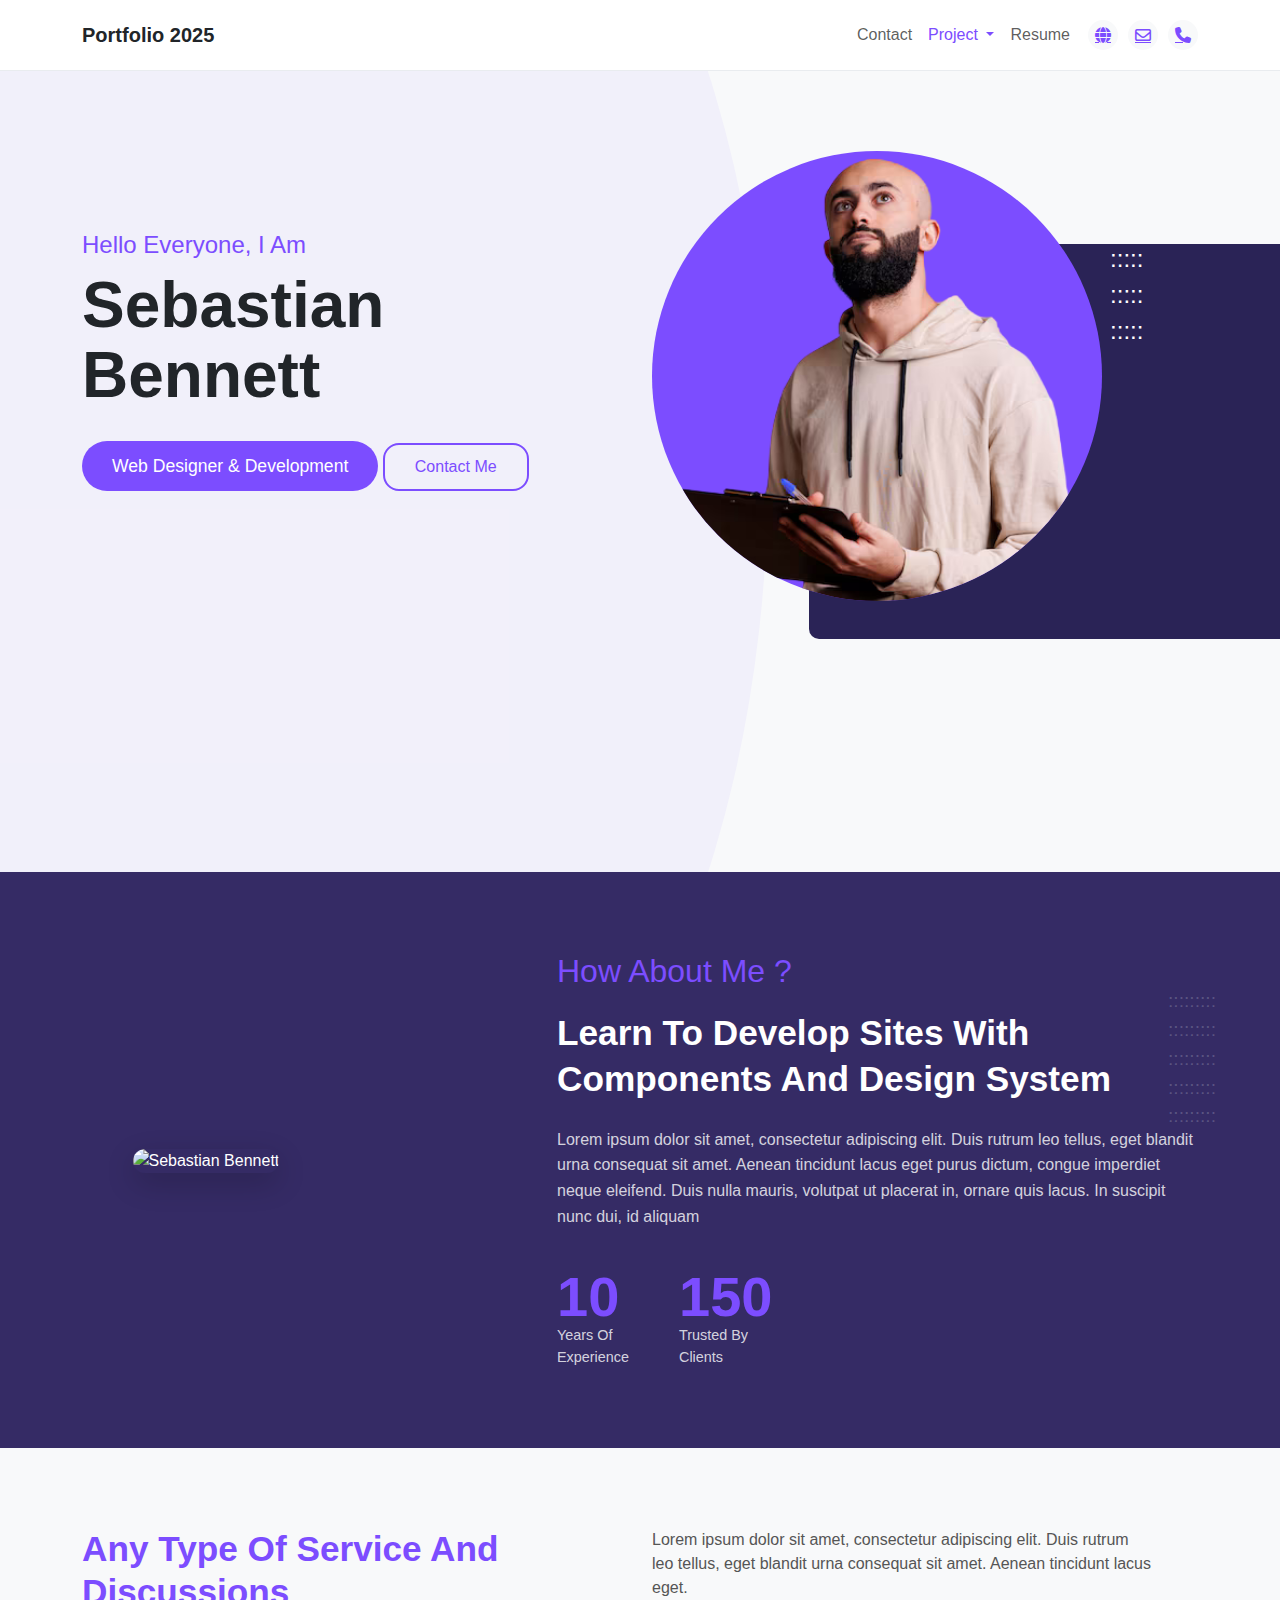
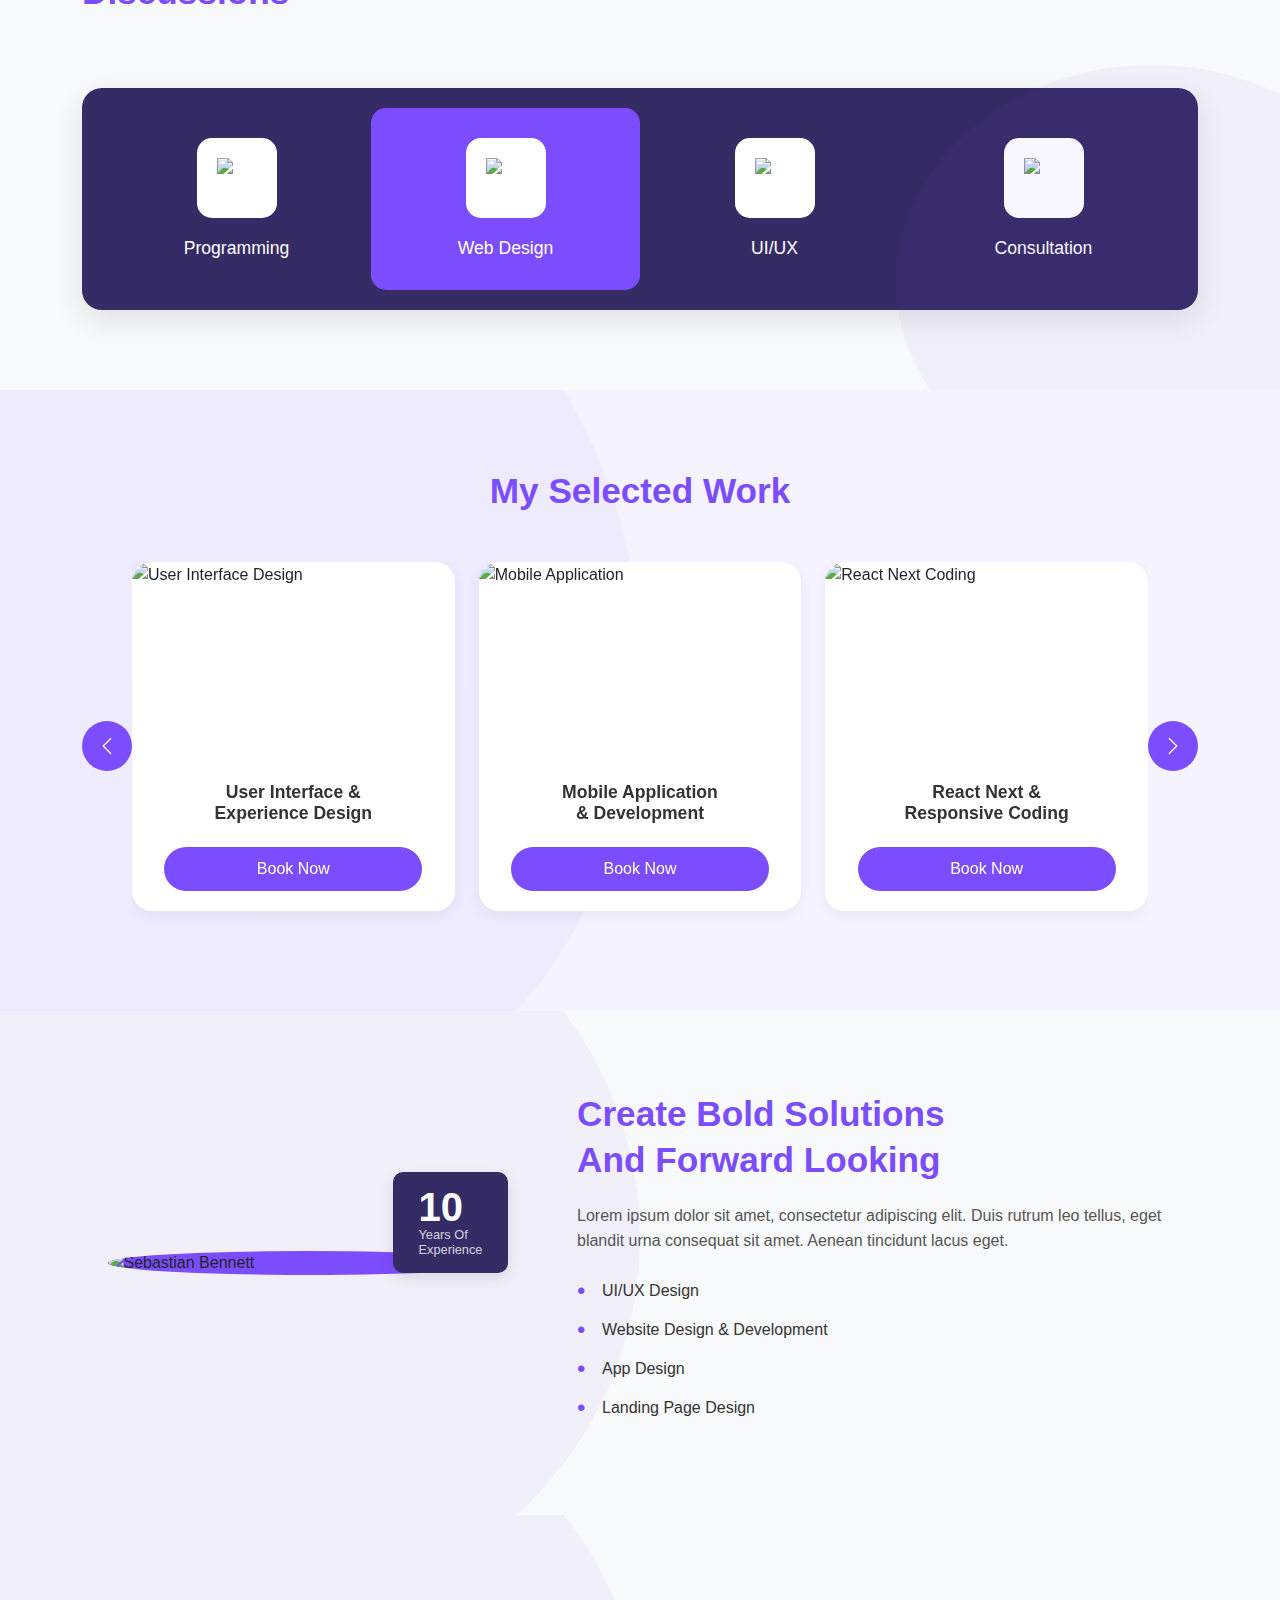
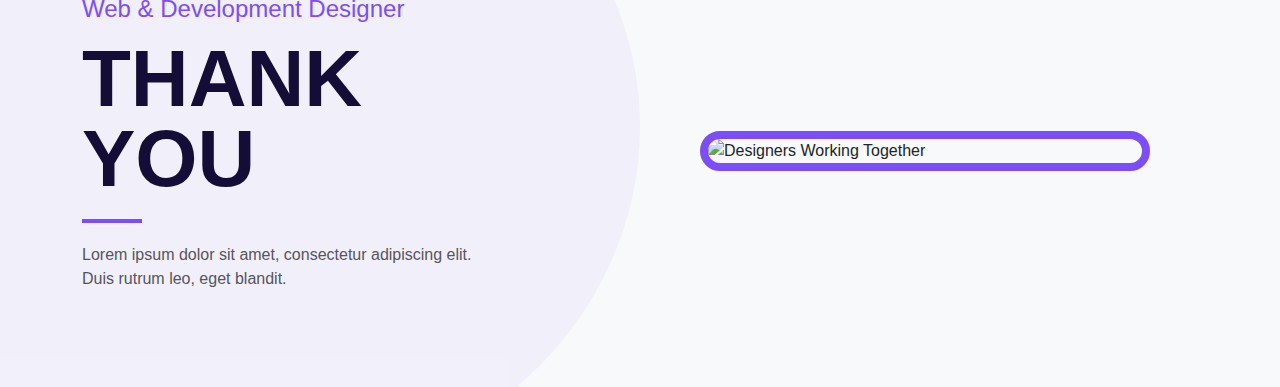
==== index.html @ fa0fa99a "folder upload" ====
<!DOCTYPE html>
<html lang="en">
<head>
    <meta charset="UTF-8">
    <meta name="viewport" content="width=device-width, initial-scale=1.0">
    <title>Sebastian Bennett - Portfolio 2025</title>
    <!-- Bootstrap CSS -->
    <link href="https://cdn.jsdelivr.net/npm/bootstrap@5.3.0/dist/css/bootstrap.min.css" rel="stylesheet">
    <!-- Font Awesome -->
    <link rel="stylesheet" href="https://cdnjs.cloudflare.com/ajax/libs/font-awesome/6.4.0/css/all.min.css">
    <!-- Custom CSS -->
    <style>
        body {
            font-family: 'Segoe UI', Arial, sans-serif;
            background-color: #f8f9fa;
            overflow-x: hidden;
        }
        
        .navbar {
            border-bottom: 1px solid #e9ecef;
            padding: 15px 0;
        }
        
        .navbar-brand {
            font-weight: bold;
            color: #212529;
        }
        
        .dropdown-toggle::after {
            color: #7c4dff;
        }
        
        .nav-link.active {
            color: #7c4dff !important;
        }
        
        .social-icon {
            width: 30px;
            height: 30px;
            background-color: #f8f9fa;
            border-radius: 50%;
            display: inline-flex;
            align-items: center;
            justify-content: center;
            color: #7c4dff;
            margin-left: 10px;
        }
        
        .hero-section {
            position: relative;
            padding: 80px 0;
            overflow: hidden;
            height: 89vh;
        }
        
        .hero-section::before {
            content: '';
            position: absolute;
            top: -50%;
            left: -10%;
            width: 70%;
            height: 200%;
            background-color: rgba(124, 77, 255, 0.05);
            border-radius: 50%;
            z-index: -1;
        }
        
        .greeting {
            color: #7c4dff;
            font-size: 1.5rem;
            margin-bottom: 10px;
        }
        
        .name {
            color: #212529;
            font-size: 4rem;
            font-weight: bold;
            line-height: 1.1;
            margin-bottom: 30px;
        }
        
        .profession {
            background-color: #7c4dff;
            color: white;
            padding: 12px 30px;
            border-radius: 50px;
            display: inline-block;
            font-size: 1.1rem;
            margin-bottom: 30px;
        }
        
        .contact-btn {
            background-color: transparent;
            color: #7c4dff;
            border: 2px solid #7c4dff;
            padding: 10px 30px;
            border-radius: 5px;
            font-weight: 500;
            transition: all 0.3s;
        }
        
        .contact-btn:hover {
            background-color: #7c4dff;
            color: white;
        }
        
        .profile-container {
            position: relative;
        }
        
        .profile-circle {
            width: 100%;
            max-width: 450px;
            height: auto;
            aspect-ratio: 1;
            background-color: #7c4dff;
            border-radius: 50%;
            overflow: hidden;
            position: relative;
        }
        
        .profile-img {
            position: absolute;
            bottom: 0;
            right: 0;
            width: 100%;
            height: 100%;
            object-fit: cover;
        }
        
        .pattern {
    position: absolute;
    right: -111px;
    bottom: -38px;
    width: 500px;
    height: 395px;
    background-color: #2a2356;
    z-index: -1;
    border-radius: 10px;
}
        
        .dots {
            position: absolute;
            top: 20%;
            right: 10%;
            color: white;
            font-size: 1.5rem;
        }
        
        /* About Section Styles */
        .about-section {
            background-color: #352b65;
            color: white;
            padding: 80px 0;
            position: relative;
            overflow: hidden;
        }
        
        .about-dots {
            position: absolute;
            right: 5%;
            top: 20%;
            color: rgba(255, 255, 255, 0.2);
            font-size: 1.2rem;
        }
        
        .about-image-container {
            width: 100%;
            max-width: 350px;
            margin: 0 auto;
        }
        
        .about-image {
            width: 100%;
            height: auto;
            border-radius: 40px;
            box-shadow: 0 10px 30px rgba(0, 0, 0, 0.2);
        }
        
        .about-title {
            color: #7c4dff;
            font-size: 2rem;
            margin-bottom: 20px;
        }
        
        .about-subtitle {
            font-size: 2.2rem;
            font-weight: bold;
            margin-bottom: 25px;
            line-height: 1.3;
        }
        
        .about-text {
            color: rgba(255, 255, 255, 0.8);
            margin-bottom: 40px;
            line-height: 1.6;
        }
        
        .stats-container {
            display: flex;
            gap: 50px;
        }
        
        .stat-number {
            font-size: 3.5rem;
            font-weight: bold;
            color: #7c4dff;
            line-height: 1;
        }
        
        .stat-text {
            font-size: 0.9rem;
            color: rgba(255, 255, 255, 0.8);
        }
        
        /* Services Section Styles */
        .services-section {
            padding: 80px 0;
            position: relative;
            background-color: #f8f9fa;
            overflow: hidden;
        }
        
        .services-section::after {
            content: '';
            position: absolute;
            right: -10%;
            bottom: -20%;
            width: 40%;
            height: 80%;
            background-color: rgba(124, 77, 255, 0.05);
            border-radius: 50%;
            z-index: 0;
        }
        
        .services-title {
            color: #7c4dff;
            font-size: 2.2rem;
            font-weight: bold;
            margin-bottom: 20px;
        }
        
        .services-text {
            color: #555;
            margin-bottom: 40px;
            max-width: 500px;
        }
        
        .services-container {
            background-color: #352b65;
            border-radius: 20px;
            padding: 20px;
            display: flex;
            flex-wrap: wrap;
            justify-content: space-between;
            box-shadow: 0 10px 30px rgba(0, 0, 0, 0.1);
        }
        
        .service-item {
            flex: 1;
            min-width: 200px;
            text-align: center;
            padding: 30px 15px;
            color: white;
            transition: all 0.3s;
        }
        
        .service-item.active {
            background-color: #7c4dff;
            border-radius: 15px;
        }
        
        .service-icon {
            width: 80px;
            height: 80px;
            background-color: white;
            border-radius: 15px;
            display: flex;
            align-items: center;
            justify-content: center;
            margin: 0 auto 20px;
        }
        
        .service-icon img {
            width: 40px;
            height: 40px;
            object-fit: contain;
        }
        
        .service-title {
            font-size: 1.1rem;
            font-weight: 500;
            margin-bottom: 0;
        }
        
        @media (max-width: 992px) {
            .name {
                font-size: 3rem;
            }
            
            .profile-circle {
                margin: 40px auto 0;
            }
            
            .about-image-container {
                margin-bottom: 40px;
            }
            
            .stats-container {
                flex-direction: column;
                gap: 20px;
            }
            
            .services-container {
                flex-direction: column;
            }
            
            .service-item {
                margin-bottom: 15px;
            }
        }

        /* Portfolio Section Styles */
.portfolio-section {
    padding: 80px 0;
    background-color: #f5f3ff;
    position: relative;
    overflow: hidden;
}

.portfolio-section::before {
    content: '';
    position: absolute;
    top: -30%;
    left: -10%;
    width: 60%;
    height: 150%;
    background-color: rgba(124, 77, 255, 0.05);
    border-radius: 50%;
    z-index: 0;
}

.portfolio-title {
    color: #7c4dff;
    font-size: 2.2rem;
    font-weight: bold;
    text-align: center;
    margin-bottom: 50px;
}

#portfolioCarousel {
    padding: 0 50px;
}

#portfolioCarousel .carousel-control-prev,
#portfolioCarousel .carousel-control-next {
    width: 50px;
    height: 50px;
    background-color: #7c4dff;
    border-radius: 50%;
    top: 50%;
    transform: translateY(-50%);
    opacity: 1;
}

#portfolioCarousel .carousel-control-prev {
    left: 0;
}

#portfolioCarousel .carousel-control-next {
    right: 0;
}

#portfolioCarousel .carousel-control-prev-icon,
#portfolioCarousel .carousel-control-next-icon {
    width: 20px;
    height: 20px;
}

.portfolio-item {
    background-color: white;
    border-radius: 20px;
    overflow: hidden;
    margin-bottom: 20px;
    box-shadow: 0 5px 15px rgba(0, 0, 0, 0.05);
    transition: all 0.3s;
}

.portfolio-item:hover {
    transform: translateY(-10px);
    box-shadow: 0 15px 30px rgba(0, 0, 0, 0.1);
}

.portfolio-image {
    width: 100%;
    height: 200px;
    overflow: hidden;
}

.portfolio-image img {
    width: 100%;
    height: 100%;
    object-fit: cover;
    transition: transform 0.5s;
}

.portfolio-item:hover .portfolio-image img {
    transform: scale(1.1);
}

.item-title {
    font-size: 1.1rem;
    font-weight: 600;
    text-align: center;
    padding: 20px 15px 15px;
    color: #333;
}

.book-btn {
    display: block;
    width: 80%;
    margin: 0 auto 20px;
    padding: 10px;
    background-color: #7c4dff;
    color: white;
    text-align: center;
    border-radius: 50px;
    text-decoration: none;
    font-weight: 500;
    transition: all 0.3s;
}

.book-btn:hover {
    background-color: #6a3de8;
    color: white;
}

@media (max-width: 768px) {
    .portfolio-item {
        margin-bottom: 30px;
    }
}

/* Solutions Section Styles */
.solutions-section {
    padding: 80px 0;
    position: relative;
    overflow: hidden;
    background-color: #f8f9fa;
}

.solutions-section::before {
    content: '';
    position: absolute;
    top: -30%;
    left: -10%;
    width: 60%;
    height: 150%;
    background-color: rgba(124, 77, 255, 0.05);
    border-radius: 50%;
    z-index: 0;
}

.solutions-image-container {
    position: relative;
    max-width: 400px;
    margin: 0 auto;
}

.solutions-image {
    width: 100%;
    height: auto;
    border-radius: 50%;
    overflow: hidden;
    background-color: #7c4dff;
}

.solutions-image img {
    width: 100%;
    height: auto;
    display: block;
}

.experience-badge {
    position: absolute;
    bottom: 10%;
    right: 0;
    background-color: #352b65;
    color: white;
    padding: 15px 25px;
    border-radius: 10px;
    box-shadow: 0 5px 15px rgba(0, 0, 0, 0.1);
}

.experience-badge .years {
    font-size: 2.5rem;
    font-weight: bold;
    line-height: 1;
    color: white;
}

.experience-badge .text {
    font-size: 0.8rem;
    color: rgba(255, 255, 255, 0.8);
    line-height: 1.2;
}

.solutions-content {
    padding-left: 20px;
}

.solutions-title {
    font-size: 2.2rem;
    font-weight: bold;
    color: #7c4dff;
    margin-bottom: 20px;
    line-height: 1.3;
}

.solutions-text {
    color: #555;
    margin-bottom: 25px;
    line-height: 1.6;
}

.services-list {
    list-style: none;
    padding: 0;
    margin: 0;
}

.services-list li {
    position: relative;
    padding-left: 25px;
    margin-bottom: 15px;
    color: #333;
    font-weight: 500;
}

.services-list li::before {
    content: '•';
    position: absolute;
    left: 0;
    color: #7c4dff;
    font-size: 1.5rem;
    line-height: 1;
}

@media (max-width: 992px) {
    .solutions-image-container {
        margin-bottom: 40px;
    }
    
    .solutions-content {
        padding-left: 0;
    }
}

/* Thank You Section Styles */
.thank-you-section {
    padding: 80px 0;
    position: relative;
    overflow: hidden;
    background-color: #f8f9fa;
}

.thank-you-section::before {
    content: '';
    position: absolute;
    top: -30%;
    left: -10%;
    width: 60%;
    height: 150%;
    background-color: rgba(124, 77, 255, 0.05);
    border-radius: 50%;
    z-index: 0;
}

.subtitle {
    color: #7c4dff;
    font-size: 1.5rem;
    margin-bottom: 15px;
}

.title {
    font-size: 5rem;
    font-weight: 900;
    color: #0f0a2e;
    line-height: 1;
    margin-bottom: 20px;
}

.divider {
    width: 60px;
    height: 4px;
    background-color: #7c4dff;
    margin-bottom: 20px;
}

.description {
    color: #555;
    max-width: 400px;
}

.thank-you-image-container {
    position: relative;
}

.thank-you-image {
    width: 100%;
    max-width: 450px;
    margin: 0 auto;
    border-radius: 30px;
    overflow: hidden;
    border: 8px solid #7c4dff;
}

.thank-you-image img {
    width: 100%;
    height: auto;
    display: block;
}

.dots-pattern {
    position: absolute;
    bottom: -30px;
    right: -30px;
    width: 150px;
    height: 100px;
    background-color: #352b65;
    border-radius: 10px;
    z-index: -1;
}

.dots-pattern::after {
    content: '. . . . . .\A. . . . . .\A. . . . . .\A. . . . . .';
    white-space: pre;
    position: absolute;
    top: 10px;
    right: 10px;
    color: rgba(255, 255, 255, 0.3);
    font-size: 12px;
    letter-spacing: 5px;
}

@media (max-width: 992px) {
    .thank-you-content {
        text-align: center;
        margin-bottom: 40px;
    }
    
    .divider {
        margin: 0 auto 20px;
    }
    
    .description {
        margin: 0 auto;
    }
    
    .title {
        font-size: 4rem;
    }
}
    </style>
</head>
<body>
    <!-- Navigation -->
    <nav class="navbar navbar-expand-lg navbar-light bg-white">
        <div class="container">
            <a class="navbar-brand" href="#">Portfolio 2025</a>
            <button class="navbar-toggler" type="button" data-bs-toggle="collapse" data-bs-target="#navbarNav">
                <span class="navbar-toggler-icon"></span>
            </button>
            <div class="collapse navbar-collapse" id="navbarNav">
                <ul class="navbar-nav ms-auto align-items-center">
                    <li class="nav-item">
                        <a class="nav-link" href="#">Contact</a>
                    </li>
                    <li class="nav-item dropdown">
                        <a class="nav-link dropdown-toggle active" href="#" role="button" data-bs-toggle="dropdown">
                            Project
                        </a>
                        <ul class="dropdown-menu">
                            <li><a class="dropdown-item" href="#">Project 1</a></li>
                            <li><a class="dropdown-item" href="#">Project 2</a></li>
                            <li><a class="dropdown-item" href="#">Project 3</a></li>
                        </ul>
                    </li>
                    <li class="nav-item">
                        <a class="nav-link" href="#">Resume</a>
                    </li>
                    <li class="nav-item">
                        <a href="#" class="social-icon">
                            <i class="fas fa-globe"></i>
                        </a>
                    </li>
                    <li class="nav-item">
                        <a href="#" class="social-icon">
                            <i class="far fa-envelope"></i>
                        </a>
                    </li>
                    <li class="nav-item">
                        <a href="#" class="social-icon">
                            <i class="fas fa-phone"></i>
                        </a>
                    </li>
                </ul>
            </div>
        </div>
    </nav>

    <!-- Hero Section -->
    <section class="hero-section">
        <div class="container">
            <div class="row align-items-center">
                <div class="col-lg-6">
                    <h3 class="greeting">Hello Everyone, I Am</h3>
                    <h1 class="name">Sebastian<br>Bennett</h1>
                    <div class="profession">Web Designer & Development</div>
                    <button class="btn contact-btn rounded-4">Contact Me</button>
                </div>
                <div class="col-lg-6">
                    <div class="profile-container">
                        <div class="profile-circle">
                            <img src="/men-Photoroom.png" alt="Sebastian Bennett" class="profile-img">
                        </div>
                        <div class="pattern"></div>
                        <div class="dots">
                            :::::<br>
                            :::::<br>
                            :::::<br>
                        </div>
                    </div>
                </div>
            </div>
        </div>
    </section>

    <!-- About Section -->
    <section class="about-section">
        <div class="container">
            <div class="row align-items-center">
                <div class="col-lg-5">
                    <div class="about-image-container">
                        <img src="about-profile.jpg" alt="Sebastian Bennett" class="about-image">
                    </div>
                </div>
                <div class="col-lg-7">
                    <h3 class="about-title">How About Me ?</h3>
                    <h2 class="about-subtitle">Learn To Develop Sites With Components And Design System</h2>
                    <p class="about-text">
                        Lorem ipsum dolor sit amet, consectetur adipiscing elit. Duis rutrum leo tellus, eget blandit urna consequat sit amet. Aenean tincidunt lacus eget purus dictum, congue imperdiet neque eleifend. Duis nulla mauris, volutpat ut placerat in, ornare quis lacus. In suscipit nunc dui, id aliquam
                    </p>
                    <div class="stats-container">
                        <div class="stat-item">
                            <div class="stat-number">10</div>
                            <div class="stat-text">Years Of<br>Experience</div>
                        </div>
                        <div class="stat-item">
                            <div class="stat-number">150</div>
                            <div class="stat-text">Trusted By<br>Clients</div>
                        </div>
                    </div>
                </div>
            </div>
        </div>
        <div class="about-dots">
            :::::::::<br>
            :::::::::<br>
            :::::::::<br>
            :::::::::<br>
            :::::::::<br>
        </div>
    </section>

    <!-- Services Section -->
    <section class="services-section">
        <div class="container">
            <div class="row mb-5">
                <div class="col-lg-6">
                    <h2 class="services-title">Any Type Of Service And Discussions</h2>
                </div>
                <div class="col-lg-6">
                    <p class="services-text">
                        Lorem ipsum dolor sit amet, consectetur adipiscing elit. Duis rutrum leo tellus, eget blandit urna consequat sit amet. Aenean tincidunt lacus eget.
                    </p>
                </div>
            </div>
            
            <div class="services-container">
                <div class="service-item">
                    <div class="service-icon">
                        <img src="icons/programming.png" alt="Programming Icon">
                    </div>
                    <h3 class="service-title">Programming</h3>
                </div>
                
                <div class="service-item active">
                    <div class="service-icon">
                        <img src="icons/web-design.png" alt="Web Design Icon">
                    </div>
                    <h3 class="service-title">Web Design</h3>
                </div>
                
                <div class="service-item">
                    <div class="service-icon">
                        <img src="icons/ui-ux.png" alt="UI/UX Icon">
                    </div>
                    <h3 class="service-title">UI/UX</h3>
                </div>
                
                <div class="service-item">
                    <div class="service-icon">
                        <img src="icons/consultation.png" alt="Consultation Icon">
                    </div>
                    <h3 class="service-title">Consultation</h3>
                </div>
            </div>
        </div>
    </section>

<!-- Portfolio Section -->
<section class="portfolio-section">
    <div class="container">
        <h2 class="portfolio-title">My Selected Work</h2>
        
        <div id="portfolioCarousel" class="carousel slide" data-bs-ride="carousel">
            <div class="carousel-inner">
                <div class="carousel-item active">
                    <div class="row">
                        <div class="col-md-4">
                            <div class="portfolio-item">
                                <div class="portfolio-image">
                                    <img src="images/portfolio-1.jpg" alt="User Interface Design">
                                </div>
                                <h3 class="item-title">User Interface &<br>Experience Design</h3>
                                <a href="#" class="book-btn">Book Now</a>
                            </div>
                        </div>
                        <div class="col-md-4">
                            <div class="portfolio-item">
                                <div class="portfolio-image">
                                    <img src="images/portfolio-2.jpg" alt="Mobile Application">
                                </div>
                                <h3 class="item-title">Mobile Application<br>& Development</h3>
                                <a href="#" class="book-btn">Book Now</a>
                            </div>
                        </div>
                        <div class="col-md-4">
                            <div class="portfolio-item">
                                <div class="portfolio-image">
                                    <img src="images/portfolio-3.jpg" alt="React Next Coding">
                                </div>
                                <h3 class="item-title">React Next &<br>Responsive Coding</h3>
                                <a href="#" class="book-btn">Book Now</a>
                            </div>
                        </div>
                    </div>
                </div>
                <div class="carousel-item">
                    <div class="row">
                        <div class="col-md-4">
                            <div class="portfolio-item">
                                <div class="portfolio-image">
                                    <img src="images/portfolio-4.jpg" alt="E-commerce Development">
                                </div>
                                <h3 class="item-title">E-commerce<br>Development</h3>
                                <a href="#" class="book-btn">Book Now</a>
                            </div>
                        </div>
                        <div class="col-md-4">
                            <div class="portfolio-item">
                                <div class="portfolio-image">
                                    <img src="images/portfolio-5.jpg" alt="WordPress Development">
                                </div>
                                <h3 class="item-title">WordPress<br>Development</h3>
                                <a href="#" class="book-btn">Book Now</a>
                            </div>
                        </div>
                        <div class="col-md-4">
                            <div class="portfolio-item">
                                <div class="portfolio-image">
                                    <img src="images/portfolio-6.jpg" alt="SEO Optimization">
                                </div>
                                <h3 class="item-title">SEO<br>Optimization</h3>
                                <a href="#" class="book-btn">Book Now</a>
                            </div>
                        </div>
                    </div>
                </div>
            </div>
            
            <button class="carousel-control-prev" type="button" data-bs-target="#portfolioCarousel" data-bs-slide="prev">
                <span class="carousel-control-prev-icon" aria-hidden="true"></span>
                <span class="visually-hidden">Previous</span>
            </button>
            <button class="carousel-control-next" type="button" data-bs-target="#portfolioCarousel" data-bs-slide="next">
                <span class="carousel-control-next-icon" aria-hidden="true"></span>
                <span class="visually-hidden">Next</span>
            </button>
        </div>
    </div>
</section>

<!-- Solutions Section -->
<section class="solutions-section">
    <div class="container">
        <div class="row align-items-center">
            <div class="col-lg-5">
                <div class="solutions-image-container">
                    <div class="solutions-image">
                        <img src="images/profile-solutions.jpg" alt="Sebastian Bennett">
                    </div>
                    <div class="experience-badge">
                        <div class="years">10</div>
                        <div class="text">Years Of<br>Experience</div>
                    </div>
                </div>
            </div>
            <div class="col-lg-7">
                <div class="solutions-content">
                    <h2 class="solutions-title">Create Bold Solutions<br>And Forward Looking</h2>
                    <p class="solutions-text">
                        Lorem ipsum dolor sit amet, consectetur adipiscing elit. Duis rutrum leo tellus, eget blandit urna consequat sit amet. Aenean tincidunt lacus eget.
                    </p>
                    <ul class="services-list">
                        <li>UI/UX Design</li>
                        <li>Website Design & Development</li>
                        <li>App Design</li>
                        <li>Landing Page Design</li>
                    </ul>
                </div>
            </div>
        </div>
    </div>
</section>

<!-- Thank You Section -->
<section class="thank-you-section">
    <div class="container">
        <div class="row align-items-center">
            <div class="col-lg-6">
                <div class="thank-you-content">
                    <h3 class="subtitle">Web & Development Designer</h3>
                    <h2 class="title">THANK<br>YOU</h2>
                    <div class="divider"></div>
                    <p class="description">
                        Lorem ipsum dolor sit amet, consectetur adipiscing elit. Duis rutrum leo, eget blandit.
                    </p>
                </div>
            </div>
            <div class="col-lg-6">
                <div class="thank-you-image-container">
                    <div class="thank-you-image">
                        <img src="images/designers-working.jpg" alt="Designers Working Together">
                    </div>
                    <div class="dots-pattern"></div>
                </div>
            </div>
        </div>
    </div>
</section>

    <!-- Bootstrap JS Bundle with Popper -->
    <script src="https://cdn.jsdelivr.net/npm/bootstrap@5.3.0/dist/js/bootstrap.bundle.min.js"></script>
</body>
</html>
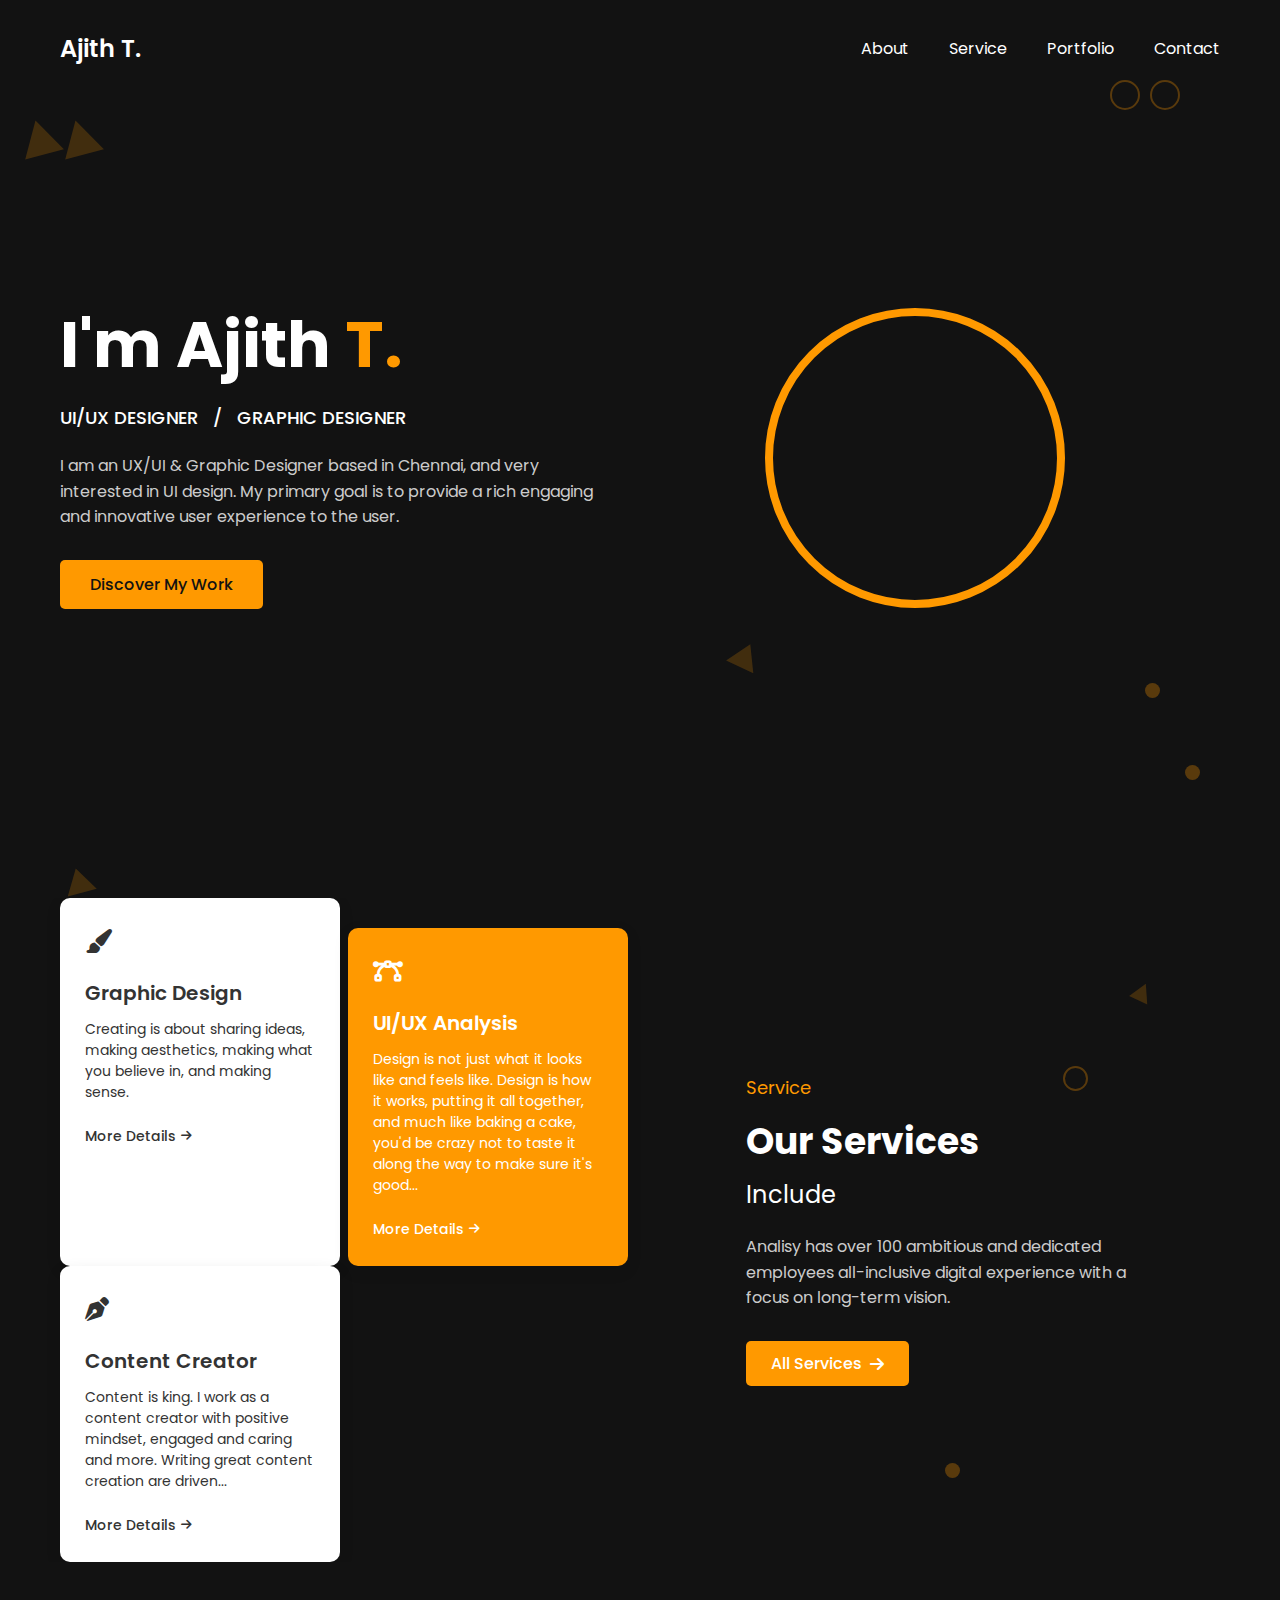
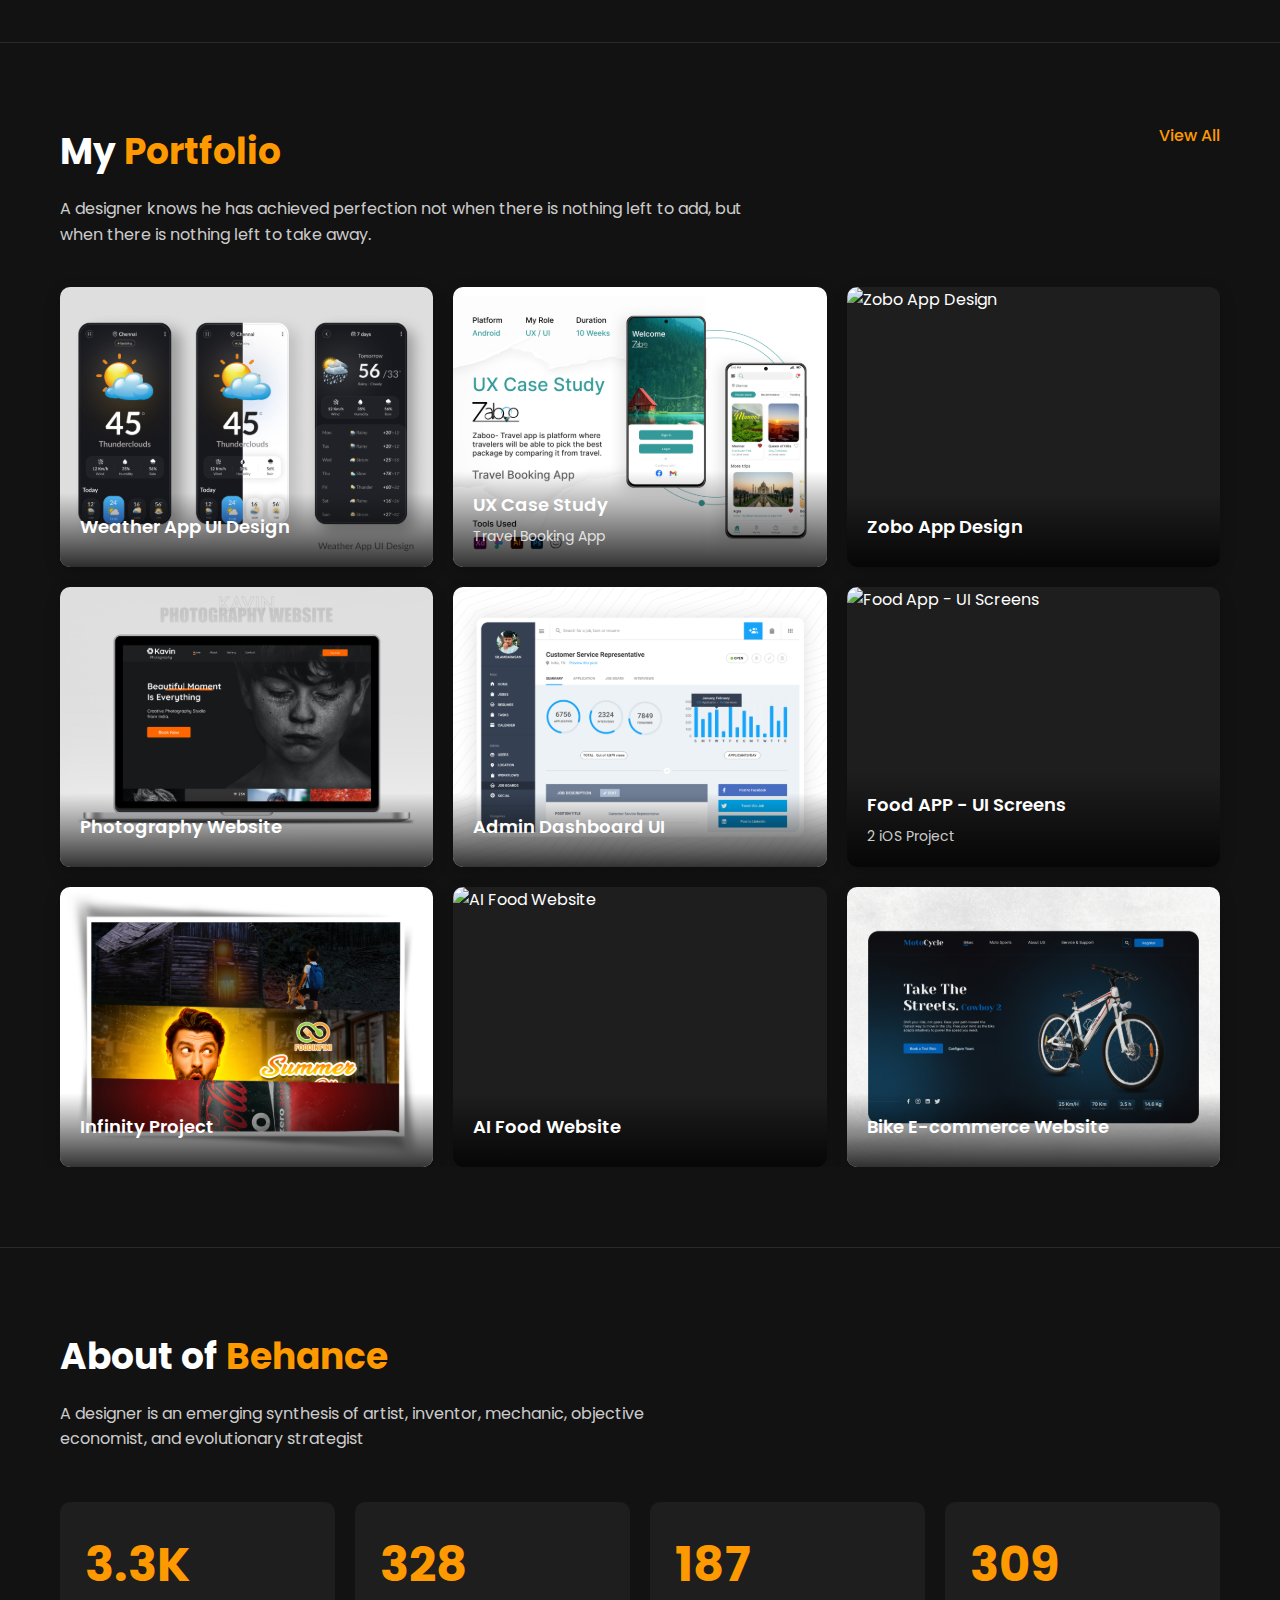
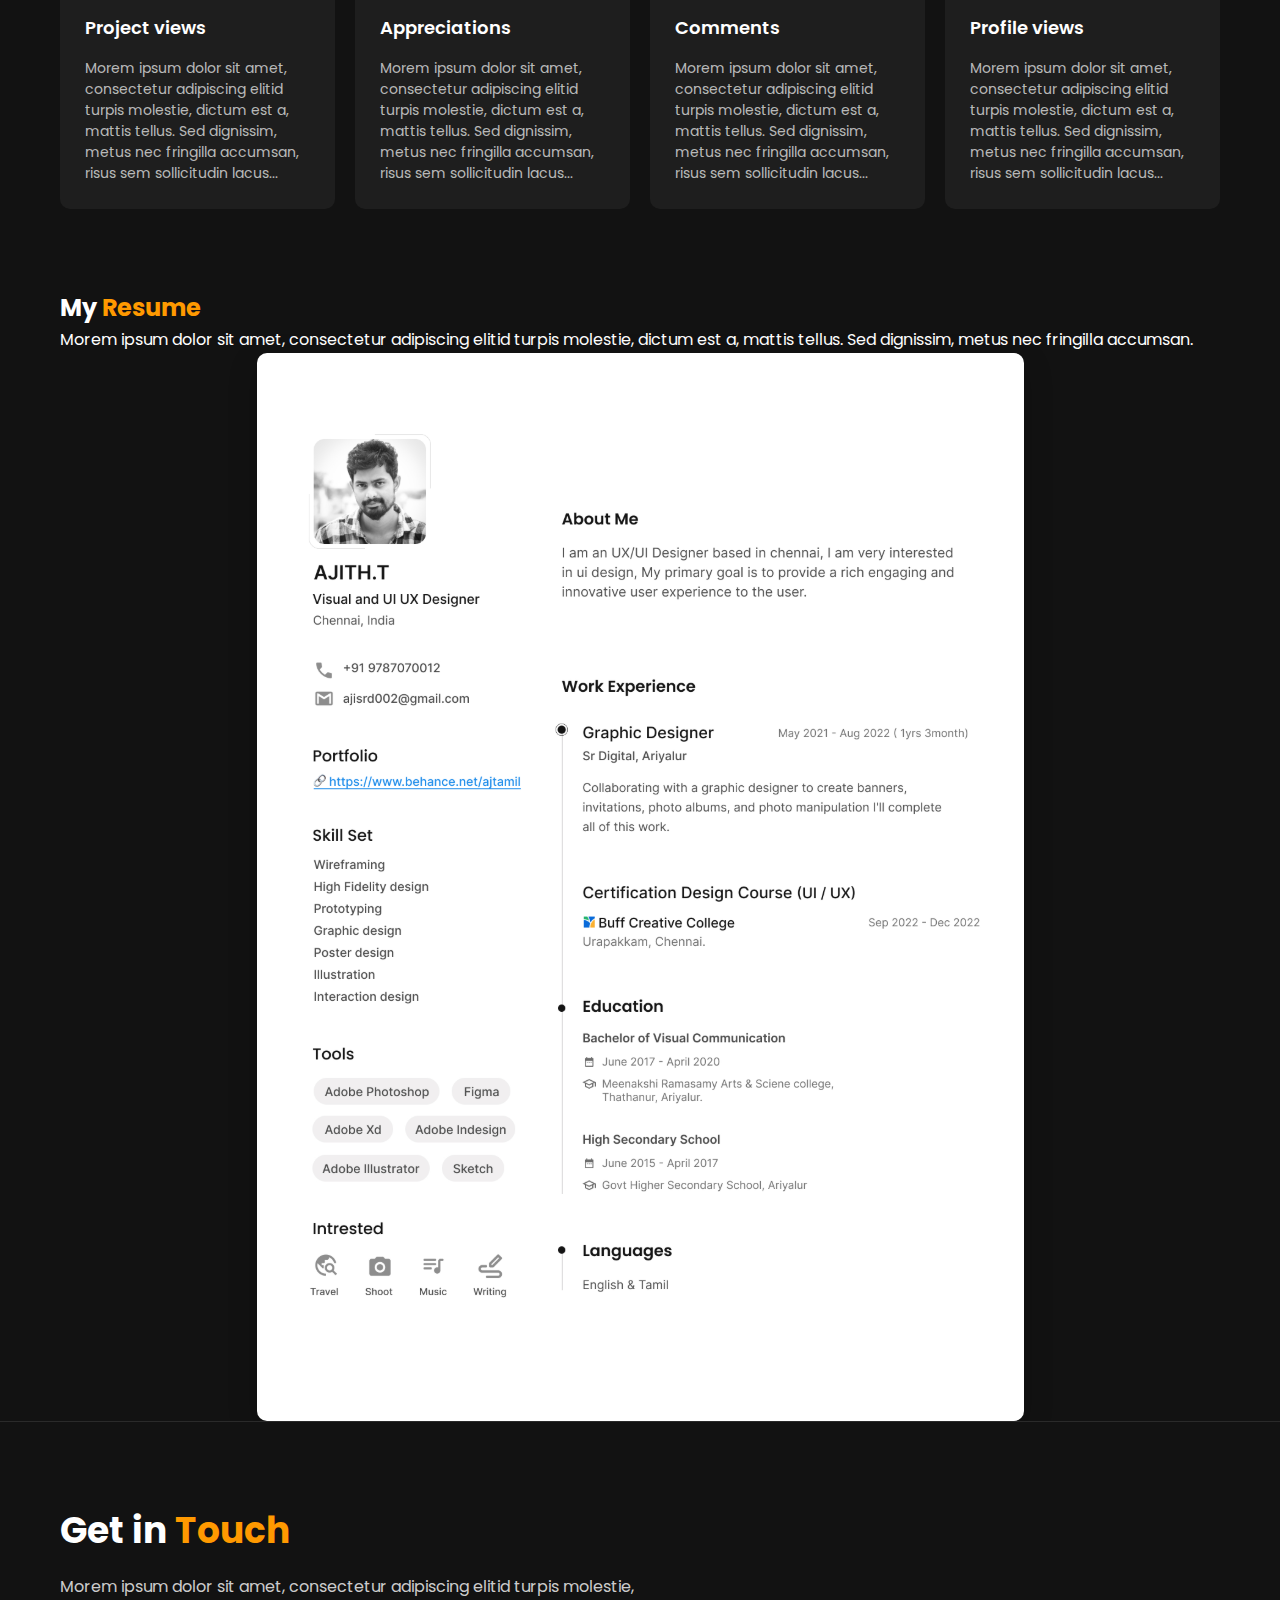
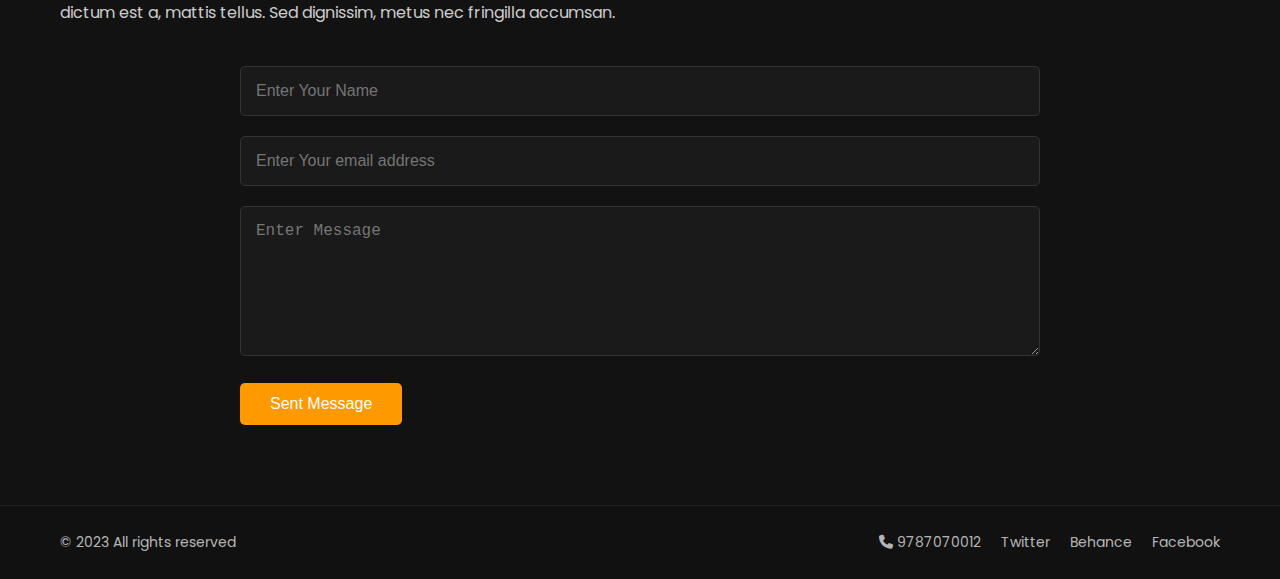
==== commit 89d48be7: "new portfolio" ====
--- a/index.html
+++ b/index.html
@@ -3,965 +3,310 @@
 <head>
     <meta charset="UTF-8">
     <meta name="viewport" content="width=device-width, initial-scale=1.0">
-    <title>Sebastian Bennett - Portfolio 2025</title>
-    <!-- Bootstrap CSS -->
-    <link href="https://cdn.jsdelivr.net/npm/bootstrap@5.3.0/dist/css/bootstrap.min.css" rel="stylesheet">
-    <!-- Font Awesome -->
+    <title>Ajith T. - UI/UX & Graphic Designer</title>
+    <link rel="stylesheet" href="/style.css">
     <link rel="stylesheet" href="https://cdnjs.cloudflare.com/ajax/libs/font-awesome/6.4.0/css/all.min.css">
-    <!-- Custom CSS -->
-    <style>
-        body {
-            font-family: 'Segoe UI', Arial, sans-serif;
-            background-color: #f8f9fa;
-            overflow-x: hidden;
-        }
-        
-        .navbar {
-            border-bottom: 1px solid #e9ecef;
-            padding: 15px 0;
-        }
-        
-        .navbar-brand {
-            font-weight: bold;
-            color: #212529;
-        }
-        
-        .dropdown-toggle::after {
-            color: #7c4dff;
-        }
-        
-        .nav-link.active {
-            color: #7c4dff !important;
-        }
-        
-        .social-icon {
-            width: 30px;
-            height: 30px;
-            background-color: #f8f9fa;
-            border-radius: 50%;
-            display: inline-flex;
-            align-items: center;
-            justify-content: center;
-            color: #7c4dff;
-            margin-left: 10px;
-        }
-        
-        .hero-section {
-            position: relative;
-            padding: 80px 0;
-            overflow: hidden;
-            height: 89vh;
-        }
-        
-        .hero-section::before {
-            content: '';
-            position: absolute;
-            top: -50%;
-            left: -10%;
-            width: 70%;
-            height: 200%;
-            background-color: rgba(124, 77, 255, 0.05);
-            border-radius: 50%;
-            z-index: -1;
-        }
-        
-        .greeting {
-            color: #7c4dff;
-            font-size: 1.5rem;
-            margin-bottom: 10px;
-        }
-        
-        .name {
-            color: #212529;
-            font-size: 4rem;
-            font-weight: bold;
-            line-height: 1.1;
-            margin-bottom: 30px;
-        }
-        
-        .profession {
-            background-color: #7c4dff;
-            color: white;
-            padding: 12px 30px;
-            border-radius: 50px;
-            display: inline-block;
-            font-size: 1.1rem;
-            margin-bottom: 30px;
-        }
-        
-        .contact-btn {
-            background-color: transparent;
-            color: #7c4dff;
-            border: 2px solid #7c4dff;
-            padding: 10px 30px;
-            border-radius: 5px;
-            font-weight: 500;
-            transition: all 0.3s;
-        }
-        
-        .contact-btn:hover {
-            background-color: #7c4dff;
-            color: white;
-        }
-        
-        .profile-container {
-            position: relative;
-        }
-        
-        .profile-circle {
-            width: 100%;
-            max-width: 450px;
-            height: auto;
-            aspect-ratio: 1;
-            background-color: #7c4dff;
-            border-radius: 50%;
-            overflow: hidden;
-            position: relative;
-        }
-        
-        .profile-img {
-            position: absolute;
-            bottom: 0;
-            right: 0;
-            width: 100%;
-            height: 100%;
-            object-fit: cover;
-        }
-        
-        .pattern {
-    position: absolute;
-    right: -111px;
-    bottom: -38px;
-    width: 500px;
-    height: 395px;
-    background-color: #2a2356;
-    z-index: -1;
-    border-radius: 10px;
-}
-        
-        .dots {
-            position: absolute;
-            top: 20%;
-            right: 10%;
-            color: white;
-            font-size: 1.5rem;
-        }
-        
-        /* About Section Styles */
-        .about-section {
-            background-color: #352b65;
-            color: white;
-            padding: 80px 0;
-            position: relative;
-            overflow: hidden;
-        }
-        
-        .about-dots {
-            position: absolute;
-            right: 5%;
-            top: 20%;
-            color: rgba(255, 255, 255, 0.2);
-            font-size: 1.2rem;
-        }
-        
-        .about-image-container {
-            width: 100%;
-            max-width: 350px;
-            margin: 0 auto;
-        }
-        
-        .about-image {
-            width: 100%;
-            height: auto;
-            border-radius: 40px;
-            box-shadow: 0 10px 30px rgba(0, 0, 0, 0.2);
-        }
-        
-        .about-title {
-            color: #7c4dff;
-            font-size: 2rem;
-            margin-bottom: 20px;
-        }
-        
-        .about-subtitle {
-            font-size: 2.2rem;
-            font-weight: bold;
-            margin-bottom: 25px;
-            line-height: 1.3;
-        }
-        
-        .about-text {
-            color: rgba(255, 255, 255, 0.8);
-            margin-bottom: 40px;
-            line-height: 1.6;
-        }
-        
-        .stats-container {
-            display: flex;
-            gap: 50px;
-        }
-        
-        .stat-number {
-            font-size: 3.5rem;
-            font-weight: bold;
-            color: #7c4dff;
-            line-height: 1;
-        }
-        
-        .stat-text {
-            font-size: 0.9rem;
-            color: rgba(255, 255, 255, 0.8);
-        }
-        
-        /* Services Section Styles */
-        .services-section {
-            padding: 80px 0;
-            position: relative;
-            background-color: #f8f9fa;
-            overflow: hidden;
-        }
-        
-        .services-section::after {
-            content: '';
-            position: absolute;
-            right: -10%;
-            bottom: -20%;
-            width: 40%;
-            height: 80%;
-            background-color: rgba(124, 77, 255, 0.05);
-            border-radius: 50%;
-            z-index: 0;
-        }
-        
-        .services-title {
-            color: #7c4dff;
-            font-size: 2.2rem;
-            font-weight: bold;
-            margin-bottom: 20px;
-        }
-        
-        .services-text {
-            color: #555;
-            margin-bottom: 40px;
-            max-width: 500px;
-        }
-        
-        .services-container {
-            background-color: #352b65;
-            border-radius: 20px;
-            padding: 20px;
-            display: flex;
-            flex-wrap: wrap;
-            justify-content: space-between;
-            box-shadow: 0 10px 30px rgba(0, 0, 0, 0.1);
-        }
-        
-        .service-item {
-            flex: 1;
-            min-width: 200px;
-            text-align: center;
-            padding: 30px 15px;
-            color: white;
-            transition: all 0.3s;
-        }
-        
-        .service-item.active {
-            background-color: #7c4dff;
-            border-radius: 15px;
-        }
-        
-        .service-icon {
-            width: 80px;
-            height: 80px;
-            background-color: white;
-            border-radius: 15px;
-            display: flex;
-            align-items: center;
-            justify-content: center;
-            margin: 0 auto 20px;
-        }
-        
-        .service-icon img {
-            width: 40px;
-            height: 40px;
-            object-fit: contain;
-        }
-        
-        .service-title {
-            font-size: 1.1rem;
-            font-weight: 500;
-            margin-bottom: 0;
-        }
-        
-        @media (max-width: 992px) {
-            .name {
-                font-size: 3rem;
-            }
-            
-            .profile-circle {
-                margin: 40px auto 0;
-            }
-            
-            .about-image-container {
-                margin-bottom: 40px;
-            }
-            
-            .stats-container {
-                flex-direction: column;
-                gap: 20px;
-            }
-            
-            .services-container {
-                flex-direction: column;
-            }
-            
-            .service-item {
-                margin-bottom: 15px;
-            }
-        }
-
-        /* Portfolio Section Styles */
-.portfolio-section {
-    padding: 80px 0;
-    background-color: #f5f3ff;
-    position: relative;
-    overflow: hidden;
-}
-
-.portfolio-section::before {
-    content: '';
-    position: absolute;
-    top: -30%;
-    left: -10%;
-    width: 60%;
-    height: 150%;
-    background-color: rgba(124, 77, 255, 0.05);
-    border-radius: 50%;
-    z-index: 0;
-}
-
-.portfolio-title {
-    color: #7c4dff;
-    font-size: 2.2rem;
-    font-weight: bold;
-    text-align: center;
-    margin-bottom: 50px;
-}
-
-#portfolioCarousel {
-    padding: 0 50px;
-}
-
-#portfolioCarousel .carousel-control-prev,
-#portfolioCarousel .carousel-control-next {
-    width: 50px;
-    height: 50px;
-    background-color: #7c4dff;
-    border-radius: 50%;
-    top: 50%;
-    transform: translateY(-50%);
-    opacity: 1;
-}
-
-#portfolioCarousel .carousel-control-prev {
-    left: 0;
-}
-
-#portfolioCarousel .carousel-control-next {
-    right: 0;
-}
-
-#portfolioCarousel .carousel-control-prev-icon,
-#portfolioCarousel .carousel-control-next-icon {
-    width: 20px;
-    height: 20px;
-}
-
-.portfolio-item {
-    background-color: white;
-    border-radius: 20px;
-    overflow: hidden;
-    margin-bottom: 20px;
-    box-shadow: 0 5px 15px rgba(0, 0, 0, 0.05);
-    transition: all 0.3s;
-}
-
-.portfolio-item:hover {
-    transform: translateY(-10px);
-    box-shadow: 0 15px 30px rgba(0, 0, 0, 0.1);
-}
-
-.portfolio-image {
-    width: 100%;
-    height: 200px;
-    overflow: hidden;
-}
-
-.portfolio-image img {
-    width: 100%;
-    height: 100%;
-    object-fit: cover;
-    transition: transform 0.5s;
-}
-
-.portfolio-item:hover .portfolio-image img {
-    transform: scale(1.1);
-}
-
-.item-title {
-    font-size: 1.1rem;
-    font-weight: 600;
-    text-align: center;
-    padding: 20px 15px 15px;
-    color: #333;
-}
-
-.book-btn {
-    display: block;
-    width: 80%;
-    margin: 0 auto 20px;
-    padding: 10px;
-    background-color: #7c4dff;
-    color: white;
-    text-align: center;
-    border-radius: 50px;
-    text-decoration: none;
-    font-weight: 500;
-    transition: all 0.3s;
-}
-
-.book-btn:hover {
-    background-color: #6a3de8;
-    color: white;
-}
-
-@media (max-width: 768px) {
-    .portfolio-item {
-        margin-bottom: 30px;
-    }
-}
-
-/* Solutions Section Styles */
-.solutions-section {
-    padding: 80px 0;
-    position: relative;
-    overflow: hidden;
-    background-color: #f8f9fa;
-}
-
-.solutions-section::before {
-    content: '';
-    position: absolute;
-    top: -30%;
-    left: -10%;
-    width: 60%;
-    height: 150%;
-    background-color: rgba(124, 77, 255, 0.05);
-    border-radius: 50%;
-    z-index: 0;
-}
-
-.solutions-image-container {
-    position: relative;
-    max-width: 400px;
-    margin: 0 auto;
-}
-
-.solutions-image {
-    width: 100%;
-    height: auto;
-    border-radius: 50%;
-    overflow: hidden;
-    background-color: #7c4dff;
-}
-
-.solutions-image img {
-    width: 100%;
-    height: auto;
-    display: block;
-}
-
-.experience-badge {
-    position: absolute;
-    bottom: 10%;
-    right: 0;
-    background-color: #352b65;
-    color: white;
-    padding: 15px 25px;
-    border-radius: 10px;
-    box-shadow: 0 5px 15px rgba(0, 0, 0, 0.1);
-}
-
-.experience-badge .years {
-    font-size: 2.5rem;
-    font-weight: bold;
-    line-height: 1;
-    color: white;
-}
-
-.experience-badge .text {
-    font-size: 0.8rem;
-    color: rgba(255, 255, 255, 0.8);
-    line-height: 1.2;
-}
-
-.solutions-content {
-    padding-left: 20px;
-}
-
-.solutions-title {
-    font-size: 2.2rem;
-    font-weight: bold;
-    color: #7c4dff;
-    margin-bottom: 20px;
-    line-height: 1.3;
-}
-
-.solutions-text {
-    color: #555;
-    margin-bottom: 25px;
-    line-height: 1.6;
-}
-
-.services-list {
-    list-style: none;
-    padding: 0;
-    margin: 0;
-}
-
-.services-list li {
-    position: relative;
-    padding-left: 25px;
-    margin-bottom: 15px;
-    color: #333;
-    font-weight: 500;
-}
-
-.services-list li::before {
-    content: '•';
-    position: absolute;
-    left: 0;
-    color: #7c4dff;
-    font-size: 1.5rem;
-    line-height: 1;
-}
-
-@media (max-width: 992px) {
-    .solutions-image-container {
-        margin-bottom: 40px;
-    }
-    
-    .solutions-content {
-        padding-left: 0;
-    }
-}
-
-/* Thank You Section Styles */
-.thank-you-section {
-    padding: 80px 0;
-    position: relative;
-    overflow: hidden;
-    background-color: #f8f9fa;
-}
-
-.thank-you-section::before {
-    content: '';
-    position: absolute;
-    top: -30%;
-    left: -10%;
-    width: 60%;
-    height: 150%;
-    background-color: rgba(124, 77, 255, 0.05);
-    border-radius: 50%;
-    z-index: 0;
-}
-
-.subtitle {
-    color: #7c4dff;
-    font-size: 1.5rem;
-    margin-bottom: 15px;
-}
-
-.title {
-    font-size: 5rem;
-    font-weight: 900;
-    color: #0f0a2e;
-    line-height: 1;
-    margin-bottom: 20px;
-}
-
-.divider {
-    width: 60px;
-    height: 4px;
-    background-color: #7c4dff;
-    margin-bottom: 20px;
-}
-
-.description {
-    color: #555;
-    max-width: 400px;
-}
-
-.thank-you-image-container {
-    position: relative;
-}
-
-.thank-you-image {
-    width: 100%;
-    max-width: 450px;
-    margin: 0 auto;
-    border-radius: 30px;
-    overflow: hidden;
-    border: 8px solid #7c4dff;
-}
-
-.thank-you-image img {
-    width: 100%;
-    height: auto;
-    display: block;
-}
-
-.dots-pattern {
-    position: absolute;
-    bottom: -30px;
-    right: -30px;
-    width: 150px;
-    height: 100px;
-    background-color: #352b65;
-    border-radius: 10px;
-    z-index: -1;
-}
-
-.dots-pattern::after {
-    content: '. . . . . .\A. . . . . .\A. . . . . .\A. . . . . .';
-    white-space: pre;
-    position: absolute;
-    top: 10px;
-    right: 10px;
-    color: rgba(255, 255, 255, 0.3);
-    font-size: 12px;
-    letter-spacing: 5px;
-}
-
-@media (max-width: 992px) {
-    .thank-you-content {
-        text-align: center;
-        margin-bottom: 40px;
-    }
-    
-    .divider {
-        margin: 0 auto 20px;
-    }
-    
-    .description {
-        margin: 0 auto;
-    }
-    
-    .title {
-        font-size: 4rem;
-    }
-}
-    </style>
 </head>
 <body>
-    <!-- Navigation -->
-    <nav class="navbar navbar-expand-lg navbar-light bg-white">
-        <div class="container">
-            <a class="navbar-brand" href="#">Portfolio 2025</a>
-            <button class="navbar-toggler" type="button" data-bs-toggle="collapse" data-bs-target="#navbarNav">
-                <span class="navbar-toggler-icon"></span>
-            </button>
-            <div class="collapse navbar-collapse" id="navbarNav">
-                <ul class="navbar-nav ms-auto align-items-center">
-                    <li class="nav-item">
-                        <a class="nav-link" href="#">Contact</a>
-                    </li>
-                    <li class="nav-item dropdown">
-                        <a class="nav-link dropdown-toggle active" href="#" role="button" data-bs-toggle="dropdown">
-                            Project
-                        </a>
-                        <ul class="dropdown-menu">
-                            <li><a class="dropdown-item" href="#">Project 1</a></li>
-                            <li><a class="dropdown-item" href="#">Project 2</a></li>
-                            <li><a class="dropdown-item" href="#">Project 3</a></li>
-                        </ul>
-                    </li>
-                    <li class="nav-item">
-                        <a class="nav-link" href="#">Resume</a>
-                    </li>
-                    <li class="nav-item">
-                        <a href="#" class="social-icon">
-                            <i class="fas fa-globe"></i>
-                        </a>
-                    </li>
-                    <li class="nav-item">
-                        <a href="#" class="social-icon">
-                            <i class="far fa-envelope"></i>
-                        </a>
-                    </li>
-                    <li class="nav-item">
-                        <a href="#" class="social-icon">
-                            <i class="fas fa-phone"></i>
-                        </a>
-                    </li>
+    <div class="container">
+        <header>
+            <div class="logo">
+                <h2>Ajith T.</h2>
+            </div>
+            <nav>
+                <ul>
+                    <li><a href="#about">About</a></li>
+                    <li><a href="#service">Service</a></li>
+                    <li><a href="#portfolio">Portfolio</a></li>
+                    <li><a href="#contact">Contact</a></li>
                 </ul>
-            </div>
-        </div>
-    </nav>
-
-    <!-- Hero Section -->
-    <section class="hero-section">
-        <div class="container">
-            <div class="row align-items-center">
-                <div class="col-lg-6">
-                    <h3 class="greeting">Hello Everyone, I Am</h3>
-                    <h1 class="name">Sebastian<br>Bennett</h1>
-                    <div class="profession">Web Designer & Development</div>
-                    <button class="btn contact-btn rounded-4">Contact Me</button>
-                </div>
-                <div class="col-lg-6">
-                    <div class="profile-container">
-                        <div class="profile-circle">
-                            <img src="/men-Photoroom.png" alt="Sebastian Bennett" class="profile-img">
-                        </div>
-                        <div class="pattern"></div>
-                        <div class="dots">
-                            :::::<br>
-                            :::::<br>
-                            :::::<br>
-                        </div>
-                    </div>
-                </div>
-            </div>
-        </div>
-    </section>
-
-    <!-- About Section -->
-    <section class="about-section">
-        <div class="container">
-            <div class="row align-items-center">
-                <div class="col-lg-5">
-                    <div class="about-image-container">
-                        <img src="about-profile.jpg" alt="Sebastian Bennett" class="about-image">
-                    </div>
-                </div>
-                <div class="col-lg-7">
-                    <h3 class="about-title">How About Me ?</h3>
-                    <h2 class="about-subtitle">Learn To Develop Sites With Components And Design System</h2>
-                    <p class="about-text">
-                        Lorem ipsum dolor sit amet, consectetur adipiscing elit. Duis rutrum leo tellus, eget blandit urna consequat sit amet. Aenean tincidunt lacus eget purus dictum, congue imperdiet neque eleifend. Duis nulla mauris, volutpat ut placerat in, ornare quis lacus. In suscipit nunc dui, id aliquam
-                    </p>
-                    <div class="stats-container">
-                        <div class="stat-item">
-                            <div class="stat-number">10</div>
-                            <div class="stat-text">Years Of<br>Experience</div>
-                        </div>
-                        <div class="stat-item">
-                            <div class="stat-number">150</div>
-                            <div class="stat-text">Trusted By<br>Clients</div>
-                        </div>
-                    </div>
-                </div>
-            </div>
-        </div>
-        <div class="about-dots">
-            :::::::::<br>
-            :::::::::<br>
-            :::::::::<br>
-            :::::::::<br>
-            :::::::::<br>
-        </div>
-    </section>
-
-    <!-- Services Section -->
-    <section class="services-section">
-        <div class="container">
-            <div class="row mb-5">
-                <div class="col-lg-6">
-                    <h2 class="services-title">Any Type Of Service And Discussions</h2>
-                </div>
-                <div class="col-lg-6">
-                    <p class="services-text">
-                        Lorem ipsum dolor sit amet, consectetur adipiscing elit. Duis rutrum leo tellus, eget blandit urna consequat sit amet. Aenean tincidunt lacus eget.
-                    </p>
-                </div>
-            </div>
-            
-            <div class="services-container">
-                <div class="service-item">
-                    <div class="service-icon">
-                        <img src="icons/programming.png" alt="Programming Icon">
-                    </div>
-                    <h3 class="service-title">Programming</h3>
-                </div>
-                
-                <div class="service-item active">
-                    <div class="service-icon">
-                        <img src="icons/web-design.png" alt="Web Design Icon">
-                    </div>
-                    <h3 class="service-title">Web Design</h3>
-                </div>
-                
-                <div class="service-item">
-                    <div class="service-icon">
-                        <img src="icons/ui-ux.png" alt="UI/UX Icon">
-                    </div>
-                    <h3 class="service-title">UI/UX</h3>
-                </div>
-                
-                <div class="service-item">
-                    <div class="service-icon">
-                        <img src="icons/consultation.png" alt="Consultation Icon">
-                    </div>
-                    <h3 class="service-title">Consultation</h3>
-                </div>
-            </div>
-        </div>
-    </section>
+            </nav>
+        </header>
+
+        <main>
+            <div class="hero-section">
+                <div class="hero-content">
+                    <h1>I'm Ajith <span class="highlight">T.</span></h1>
+                    <div class="profession">
+                        <span>UI/UX DESIGNER</span>
+                        <span class="divider">/</span>
+                        <span>GRAPHIC DESIGNER</span>
+                    </div>
+                    <p>I am an UX/UI & Graphic Designer based in Chennai, and very interested in UI design. My primary goal is to provide a rich engaging and innovative user experience to the user.</p>
+                    <a href="#work" class="cta-button">Discover My Work</a>
+                </div>
+                <div class="hero-image">
+                    <div class="profile-image">
+                        <img src="/avatar.svg" alt="Ajith T.">
+                    </div>
+                </div>
+            </div>
+        </main>
+
+        <div class="decorations">
+            <div class="triangle-1"></div>
+            <div class="circle-1"></div>
+            <div class="circle-2"></div>
+            <div class="triangle-2"></div>
+        </div>
+    </div>
+<!-- ... existing code ... -->
+
+
+<!-- Services Section -->
+<section class="services-section" id="service">
+    <div class="container">
+        <div class="services-grid">
+            <div class="service-cards">
+                <div class="service-card graphic-design">
+                    <div class="icon">
+                        <i class="fas fa-paint-brush"></i>
+                    </div>
+                    <h3>Graphic Design</h3>
+                    <p>Creating is about sharing ideas, making aesthetics, making what you believe in, and making sense.</p>
+                    <a href="#" class="more-details">More Details <i class="fas fa-arrow-right"></i></a>
+                </div>
+
+                <div class="service-card uiux-analysis">
+                    <div class="icon">
+                        <i class="fas fa-bezier-curve"></i>
+                    </div>
+                    <h3>UI/UX Analysis</h3>
+                    <p>Design is not just what it looks like and feels like. Design is how it works, putting it all together, and much like baking a cake, you'd be crazy not to taste it along the way to make sure it's good...</p>
+                    <a href="#" class="more-details">More Details <i class="fas fa-arrow-right"></i></a>
+                </div>
+
+                <div class="service-card content-creator">
+                    <div class="icon">
+                        <i class="fas fa-pen-nib"></i>
+                    </div>
+                    <h3>Content Creator</h3>
+                    <p>Content is king. I work as a content creator with positive mindset, engaged and caring and more. Writing great content creation are driven...</p>
+                    <a href="#" class="more-details">More Details <i class="fas fa-arrow-right"></i></a>
+                </div>
+            </div>
+
+            <div class="services-info">
+                <div class="section-label">Service</div>
+                <h2>Our Services</h2>
+                <h3>Include</h3>
+                <p>Analisy has over 100 ambitious and dedicated employees all-inclusive digital experience with a focus on long-term vision.</p>
+                <a href="#" class="all-services-btn">All Services <i class="fas fa-arrow-right"></i></a>
+            </div>
+        </div>
+    </div>
+    
+    <div class="service-decorations">
+        <div class="triangle-1"></div>
+        <div class="triangle-2"></div>
+        <div class="circle-1"></div>
+        <div class="circle-2"></div>
+        <div class="circle-3"></div>
+    </div>
+</section>
+
+<!-- After the services section -->
+
 
 <!-- Portfolio Section -->
-<section class="portfolio-section">
-    <div class="container">
-        <h2 class="portfolio-title">My Selected Work</h2>
-        
-        <div id="portfolioCarousel" class="carousel slide" data-bs-ride="carousel">
-            <div class="carousel-inner">
-                <div class="carousel-item active">
-                    <div class="row">
-                        <div class="col-md-4">
-                            <div class="portfolio-item">
-                                <div class="portfolio-image">
-                                    <img src="images/portfolio-1.jpg" alt="User Interface Design">
-                                </div>
-                                <h3 class="item-title">User Interface &<br>Experience Design</h3>
-                                <a href="#" class="book-btn">Book Now</a>
-                            </div>
-                        </div>
-                        <div class="col-md-4">
-                            <div class="portfolio-item">
-                                <div class="portfolio-image">
-                                    <img src="images/portfolio-2.jpg" alt="Mobile Application">
-                                </div>
-                                <h3 class="item-title">Mobile Application<br>& Development</h3>
-                                <a href="#" class="book-btn">Book Now</a>
-                            </div>
-                        </div>
-                        <div class="col-md-4">
-                            <div class="portfolio-item">
-                                <div class="portfolio-image">
-                                    <img src="images/portfolio-3.jpg" alt="React Next Coding">
-                                </div>
-                                <h3 class="item-title">React Next &<br>Responsive Coding</h3>
-                                <a href="#" class="book-btn">Book Now</a>
-                            </div>
-                        </div>
-                    </div>
-                </div>
-                <div class="carousel-item">
-                    <div class="row">
-                        <div class="col-md-4">
-                            <div class="portfolio-item">
-                                <div class="portfolio-image">
-                                    <img src="images/portfolio-4.jpg" alt="E-commerce Development">
-                                </div>
-                                <h3 class="item-title">E-commerce<br>Development</h3>
-                                <a href="#" class="book-btn">Book Now</a>
-                            </div>
-                        </div>
-                        <div class="col-md-4">
-                            <div class="portfolio-item">
-                                <div class="portfolio-image">
-                                    <img src="images/portfolio-5.jpg" alt="WordPress Development">
-                                </div>
-                                <h3 class="item-title">WordPress<br>Development</h3>
-                                <a href="#" class="book-btn">Book Now</a>
-                            </div>
-                        </div>
-                        <div class="col-md-4">
-                            <div class="portfolio-item">
-                                <div class="portfolio-image">
-                                    <img src="images/portfolio-6.jpg" alt="SEO Optimization">
-                                </div>
-                                <h3 class="item-title">SEO<br>Optimization</h3>
-                                <a href="#" class="book-btn">Book Now</a>
-                            </div>
-                        </div>
-                    </div>
-                </div>
-            </div>
-            
-            <button class="carousel-control-prev" type="button" data-bs-target="#portfolioCarousel" data-bs-slide="prev">
-                <span class="carousel-control-prev-icon" aria-hidden="true"></span>
-                <span class="visually-hidden">Previous</span>
-            </button>
-            <button class="carousel-control-next" type="button" data-bs-target="#portfolioCarousel" data-bs-slide="next">
-                <span class="carousel-control-next-icon" aria-hidden="true"></span>
-                <span class="visually-hidden">Next</span>
-            </button>
-        </div>
-    </div>
-</section>
-
-<!-- Solutions Section -->
-<section class="solutions-section">
-    <div class="container">
-        <div class="row align-items-center">
-            <div class="col-lg-5">
-                <div class="solutions-image-container">
-                    <div class="solutions-image">
-                        <img src="images/profile-solutions.jpg" alt="Sebastian Bennett">
-                    </div>
-                    <div class="experience-badge">
-                        <div class="years">10</div>
-                        <div class="text">Years Of<br>Experience</div>
-                    </div>
-                </div>
-            </div>
-            <div class="col-lg-7">
-                <div class="solutions-content">
-                    <h2 class="solutions-title">Create Bold Solutions<br>And Forward Looking</h2>
-                    <p class="solutions-text">
-                        Lorem ipsum dolor sit amet, consectetur adipiscing elit. Duis rutrum leo tellus, eget blandit urna consequat sit amet. Aenean tincidunt lacus eget.
-                    </p>
-                    <ul class="services-list">
-                        <li>UI/UX Design</li>
-                        <li>Website Design & Development</li>
-                        <li>App Design</li>
-                        <li>Landing Page Design</li>
-                    </ul>
-                </div>
-            </div>
-        </div>
-    </div>
-</section>
-
-<!-- Thank You Section -->
-<section class="thank-you-section">
-    <div class="container">
-        <div class="row align-items-center">
-            <div class="col-lg-6">
-                <div class="thank-you-content">
-                    <h3 class="subtitle">Web & Development Designer</h3>
-                    <h2 class="title">THANK<br>YOU</h2>
-                    <div class="divider"></div>
-                    <p class="description">
-                        Lorem ipsum dolor sit amet, consectetur adipiscing elit. Duis rutrum leo, eget blandit.
-                    </p>
-                </div>
-            </div>
-            <div class="col-lg-6">
-                <div class="thank-you-image-container">
-                    <div class="thank-you-image">
-                        <img src="images/designers-working.jpg" alt="Designers Working Together">
-                    </div>
-                    <div class="dots-pattern"></div>
-                </div>
-            </div>
-        </div>
-    </div>
-</section>
-
-    <!-- Bootstrap JS Bundle with Popper -->
-    <script src="https://cdn.jsdelivr.net/npm/bootstrap@5.3.0/dist/js/bootstrap.bundle.min.js"></script>
+<section class="portfolio-section" id="portfolio">
+    <div class="container">
+        <div class="portfolio-header">
+            <div class="portfolio-title">
+                <h2>My <span class="highlight">Portfolio</span></h2>
+                <p>A designer knows he has achieved perfection not when there is nothing left to add, but when there is nothing left to take away.</p>
+            </div>
+            <div class="portfolio-actions">
+                <a href="#" class="view-all">View All</a>
+            </div>
+        </div>
+
+        <div class="portfolio-grid">
+            <!-- Row 1 -->
+            <div class="portfolio-item">
+                <img src="/Rectangle2.svg" alt="Weather App UI Design">
+                <div class="portfolio-overlay">
+                    <h3>Weather App UI Design</h3>
+                </div>
+            </div>
+            
+            <div class="portfolio-item">
+                <img src="/Rectangle3.svg" alt="UX Case Study - Travel Booking App">
+                <div class="portfolio-overlay">
+                    <h3>UX Case Study</h3>
+                    <p>Travel Booking App</p>
+                </div>
+            </div>
+            
+            <div class="portfolio-item">
+                <img src="/Rectangle4.svg" alt="Zobo App Design">
+                <div class="portfolio-overlay">
+                    <h3>Zobo App Design</h3>
+                </div>
+            </div>
+
+            <!-- Row 2 -->
+            <div class="portfolio-item">
+                <img src="/Rectangle5.svg" alt="Photography Website">
+                <div class="portfolio-overlay">
+                    <h3>Photography Website</h3>
+                </div>
+            </div>
+            
+            <div class="portfolio-item">
+                <img src="/Rectangle6.svg" alt="Admin Dashboard UI">
+                <div class="portfolio-overlay">
+                    <h3>Admin Dashboard UI</h3>
+                </div>
+            </div>
+            
+            <div class="portfolio-item">
+                <img src="/Rectangle7.svg" alt="Food App - UI Screens">
+                <div class="portfolio-overlay">
+                    <h3>Food APP - UI Screens</h3>
+                    <p>2 iOS Project</p>
+                </div>
+            </div>
+
+            <!-- Row 3 -->
+            <div class="portfolio-item">
+                <img src="/Rectangle8.svg" alt="Infinity Project">
+                <div class="portfolio-overlay">
+                    <h3>Infinity Project</h3>
+                </div>
+            </div>
+            
+            <div class="portfolio-item">
+                <img src="/Rectangle9.svg" alt="AI Food Website">
+                <div class="portfolio-overlay">
+                    <h3>AI Food Website</h3>
+                </div>
+            </div>
+            
+            <div class="portfolio-item">
+                <img src="/Rectangle10.svg" alt="Bike E-commerce Website">
+                <div class="portfolio-overlay">
+                    <h3>Bike E-commerce Website</h3>
+                </div>
+            </div>
+        </div>
+    </div>
+</section>
+
+<!-- Behance Stats Section -->
+<section class="behance-section" id="about">
+    <div class="container">
+        <div class="behance-header">
+            <h2>About of <span class="highlight">Behance</span></h2>
+            <p>A designer is an emerging synthesis of artist, inventor, mechanic, objective economist, and evolutionary strategist</p>
+        </div>
+
+        <div class="stats-container">
+            <div class="stat-card">
+                <h3 class="stat-number">3.3K</h3>
+                <h4 class="stat-title">Project views</h4>
+                <p class="stat-description">
+                    Morem ipsum dolor sit amet, consectetur adipiscing elitid turpis molestie, dictum est a, mattis tellus. Sed dignissim, metus nec fringilla accumsan, risus sem sollicitudin lacus...
+                </p>
+            </div>
+
+            <div class="stat-card">
+                <h3 class="stat-number">328</h3>
+                <h4 class="stat-title">Appreciations</h4>
+                <p class="stat-description">
+                    Morem ipsum dolor sit amet, consectetur adipiscing elitid turpis molestie, dictum est a, mattis tellus. Sed dignissim, metus nec fringilla accumsan, risus sem sollicitudin lacus...
+                </p>
+            </div>
+
+            <div class="stat-card">
+                <h3 class="stat-number">187</h3>
+                <h4 class="stat-title">Comments</h4>
+                <p class="stat-description">
+                    Morem ipsum dolor sit amet, consectetur adipiscing elitid turpis molestie, dictum est a, mattis tellus. Sed dignissim, metus nec fringilla accumsan, risus sem sollicitudin lacus...
+                </p>
+            </div>
+
+            <div class="stat-card">
+                <h3 class="stat-number">309</h3>
+                <h4 class="stat-title">Profile views</h4>
+                <p class="stat-description">
+                    Morem ipsum dolor sit amet, consectetur adipiscing elitid turpis molestie, dictum est a, mattis tellus. Sed dignissim, metus nec fringilla accumsan, risus sem sollicitudin lacus...
+                </p>
+            </div>
+        </div>
+    </div>
+</section>
+
+<!-- Resume Section -->
+<section class="resume-section" id="resume">
+    <div class="container">
+        <div class="resume-header">
+            <h2>My <span class="highlight">Resume</span></h2>
+            <p>Morem ipsum dolor sit amet, consectetur adipiscing elitid turpis molestie, dictum est a, mattis tellus. Sed dignissim, metus nec fringilla accumsan.</p>
+        </div>
+
+        <div class="resume-image-container">
+            <img src="/ewd1.svg" alt="Ajith T Resume" class="resume-image">
+        </div>
+    </div>
+    
+    <div class="resume-decorations">
+        <div class="triangle-1"></div>
+        <div class="circle-1"></div>
+        <div class="circle-2"></div>
+    </div>
+</section>
+<!-- After the resume section -->
+
+<!-- Contact Section -->
+<section class="contact-section" id="contact">
+    <div class="container">
+        <div class="contact-header">
+            <h2>Get in <span class="highlight">Touch</span></h2>
+            <p>Morem ipsum dolor sit amet, consectetur adipiscing elitid turpis molestie, dictum est a, mattis tellus. Sed dignissim, metus nec fringilla accumsan.</p>
+        </div>
+
+        <div class="contact-form">
+            <form id="contactForm">
+                <div class="form-group">
+                    <input type="text" id="name" placeholder="Enter Your Name" required>
+                </div>
+                <div class="form-group">
+                    <input type="email" id="email" placeholder="Enter Your email address" required>
+                </div>
+                <div class="form-group">
+                    <textarea id="message" placeholder="Enter Message" rows="6" required></textarea>
+                </div>
+                <button type="submit" class="submit-btn">Sent Message</button>
+            </form>
+        </div>
+    </div>
+</section>
+
+<!-- Footer -->
+<footer class="footer">
+    <div class="container">
+        <div class="footer-content">
+            <div class="copyright">
+                <p>© 2023 All rights reserved</p>
+            </div>
+            <div class="social-links">
+                <a href="tel:9787070012" class="social-link">
+                    <i class="fas fa-phone"></i> 9787070012
+                </a>
+                <a href="#" class="social-link">Twitter</a>
+                <a href="#" class="social-link">Behance</a>
+                <a href="#" class="social-link">Facebook</a>
+            </div>
+        </div>
+    </div>
+</footer>
+
+<script src="script.js"></script>
+</body>
+</html>
+<!-- ... existing code ... -->
+<!-- ... existing code ... -->
+    <script src="script.js"></script>
 </body>
 </html>--- a/style.css
+++ b/style.css
@@ -0,0 +1,851 @@
+@import url('https://fonts.googleapis.com/css2?family=Poppins:wght@300;400;500;600;700&display=swap');
+
+:root {
+    --primary-color: #ff9900;
+    --text-color: #ffffff;
+    --bg-color: #121212;
+    --secondary-bg: #1e1e1e;
+}
+
+* {
+    margin: 0;
+    padding: 0;
+    box-sizing: border-box;
+}
+
+body {
+    font-family: 'Poppins', sans-serif;
+    background-color: var(--bg-color);
+    color: var(--text-color);
+    line-height: 1.6;
+}
+
+.container {
+    max-width: 1200px;
+    margin: 0 auto;
+    padding: 0 20px;
+    position: relative;
+    overflow: hidden;
+}
+
+/* Header Styles */
+header {
+    display: flex;
+    justify-content: space-between;
+    align-items: center;
+    padding: 30px 0;
+}
+
+.logo h2 {
+    font-size: 24px;
+    font-weight: 600;
+}
+
+nav ul {
+    display: flex;
+    list-style: none;
+}
+
+nav ul li {
+    margin-left: 40px;
+}
+
+nav ul li a {
+    color: var(--text-color);
+    text-decoration: none;
+    font-size: 16px;
+    transition: color 0.3s ease;
+}
+
+nav ul li a:hover {
+    color: var(--primary-color);
+}
+
+/* Hero Section */
+.hero-section {
+    display: flex;
+    justify-content: space-between;
+    align-items: center;
+    padding: 50px 0;
+    min-height: 80vh;
+}
+
+.hero-content {
+    flex: 1;
+    max-width: 550px;
+}
+
+.hero-content h1 {
+    font-size: 64px;
+    font-weight: 700;
+    margin-bottom: 20px;
+    line-height: 1.2;
+}
+
+.highlight {
+    color: var(--primary-color);
+}
+
+.profession {
+    display: flex;
+    align-items: center;
+    margin-bottom: 20px;
+    font-size: 18px;
+    font-weight: 500;
+}
+
+.divider {
+    margin: 0 15px;
+    color: var(--text-color);
+}
+
+.hero-content p {
+    margin-bottom: 30px;
+    font-size: 16px;
+    color: rgba(255, 255, 255, 0.8);
+}
+
+.cta-button {
+    display: inline-block;
+    background-color: var(--primary-color);
+    color: var(--bg-color);
+    padding: 12px 30px;
+    border-radius: 5px;
+    text-decoration: none;
+    font-weight: 500;
+    transition: background-color 0.3s ease;
+}
+
+.cta-button:hover {
+    background-color: #ffaa33;
+}
+
+.hero-image {
+    flex: 1;
+    display: flex;
+    justify-content: center;
+    align-items: center;
+    position: relative;
+}
+
+.profile-image {
+    width: 300px;
+    height: 300px;
+    border-radius: 50%;
+    overflow: hidden;
+    border: 8px solid var(--primary-color);
+    position: relative;
+    z-index: 2;
+}
+
+.profile-image img {
+    width: 100%;
+    height: 100%;
+    object-fit: cover;
+    filter: grayscale(100%);
+}
+
+/* Decorative Elements */
+.decorations {
+    position: absolute;
+    top: 0;
+    left: 0;
+    width: 100%;
+    height: 100%;
+    pointer-events: none;
+    z-index: 1;
+}
+
+.triangle-1 {
+    position: absolute;
+    top: 120px;
+    left: 20px;
+    width: 0;
+    height: 0;
+    border-left: 20px solid transparent;
+    border-right: 20px solid transparent;
+    border-bottom: 35px solid rgba(255, 153, 0, 0.2);
+    transform: rotate(-15deg);
+}
+
+.triangle-2 {
+    position: absolute;
+    bottom: 150px;
+    right: 40%;
+    width: 0;
+    height: 0;
+    border-left: 15px solid transparent;
+    border-right: 15px solid transparent;
+    border-bottom: 25px solid rgba(255, 153, 0, 0.2);
+    transform: rotate(25deg);
+}
+
+.circle-1 {
+    position: absolute;
+    top: 80px;
+    right: 100px;
+    width: 30px;
+    height: 30px;
+    border: 2px solid rgba(255, 153, 0, 0.3);
+    border-radius: 50%;
+}
+
+.circle-2 {
+    position: absolute;
+    bottom: 120px;
+    right: 80px;
+    width: 15px;
+    height: 15px;
+    background-color: rgba(255, 153, 0, 0.3);
+    border-radius: 50%;
+}
+
+/* Responsive Design */
+@media (max-width: 992px) {
+    .hero-section {
+        flex-direction: column;
+        text-align: center;
+    }
+    
+    .hero-content {
+        margin-bottom: 50px;
+    }
+    
+    .profession {
+        justify-content: center;
+    }
+}
+
+@media (max-width: 768px) {
+    header {
+        flex-direction: column;
+    }
+    
+    nav ul {
+        margin-top: 20px;
+    }
+    
+    nav ul li {
+        margin: 0 15px;
+    }
+    
+    .hero-content h1 {
+        font-size: 48px;
+    }
+}
+
+@media (max-width: 576px) {
+    .hero-content h1 {
+        font-size: 36px;
+    }
+    
+    .profession {
+        flex-direction: column;
+    }
+    
+    .divider {
+        display: none;
+    }
+    
+    .profile-image {
+        width: 250px;
+        height: 250px;
+    }
+}
+
+/* ... existing CSS ... */
+
+/* Services Section */
+.services-section {
+    padding: 80px 0;
+    position: relative;
+    overflow: hidden;
+    border-bottom: 1px solid rgba(255, 255, 255, 0.1);
+}
+
+.services-grid {
+    display: flex;
+    justify-content: space-between;
+    gap: 50px;
+}
+
+.service-cards {
+    flex: 3;
+    position: relative;
+    display: grid;
+    grid-template-columns: repeat(2, 1fr);
+    grid-template-rows: auto auto;
+    gap: 20px;
+}
+
+.service-card {
+    background-color: #ffffff;
+    color: #333;
+    padding: 25px;
+    border-radius: 10px;
+    box-shadow: 0 5px 15px rgba(0, 0, 0, 0.1);
+    position: relative;
+    transition: transform 0.3s ease;
+    max-width: 280px;
+}
+
+.service-card:hover {
+    transform: translateY(-5px);
+}
+
+.service-card.graphic-design {
+    grid-column: 1;
+    grid-row: 1;
+}
+
+.service-card.uiux-analysis {
+    background-color: var(--primary-color);
+    color: #fff;
+    grid-column: 2;
+    grid-row: 1;
+    margin-left: -40px;
+    margin-top: 30px;
+}
+
+.service-card.content-creator {
+    grid-column: 1;
+    grid-row: 2;
+    margin-top: -20px;
+}
+
+.service-card.uiux-analysis .more-details {
+    color: #fff;
+}
+
+.service-card .icon {
+    font-size: 24px;
+    margin-bottom: 15px;
+}
+
+.service-card h3 {
+    font-size: 20px;
+    margin-bottom: 10px;
+    font-weight: 600;
+}
+
+.service-card p {
+    font-size: 14px;
+    margin-bottom: 20px;
+    line-height: 1.5;
+}
+
+.more-details {
+    display: inline-flex;
+    align-items: center;
+    color: #333;
+    text-decoration: none;
+    font-size: 14px;
+    font-weight: 500;
+}
+
+.more-details i {
+    margin-left: 5px;
+    font-size: 12px;
+}
+
+.services-info {
+    flex: 2;
+    display: flex;
+    flex-direction: column;
+    justify-content: center;
+    padding-right: 50px;
+}
+
+.section-label {
+    color: var(--primary-color);
+    font-size: 18px;
+    margin-bottom: 10px;
+}
+
+.services-info h2 {
+    font-size: 36px;
+    font-weight: 700;
+    margin-bottom: 5px;
+}
+
+.services-info h3 {
+    font-size: 24px;
+    font-weight: 400;
+    margin-bottom: 20px;
+}
+
+.services-info p {
+    margin-bottom: 30px;
+    color: rgba(255, 255, 255, 0.8);
+}
+
+.all-services-btn {
+    display: inline-flex;
+    align-items: center;
+    background-color: var(--primary-color);
+    color: #fff;
+    padding: 10px 25px;
+    border-radius: 5px;
+    text-decoration: none;
+    font-weight: 500;
+    transition: background-color 0.3s ease;
+    width: fit-content;
+}
+
+.all-services-btn i {
+    margin-left: 8px;
+}
+
+.all-services-btn:hover {
+    background-color: #ffaa33;
+}
+
+/* Service Decorations */
+.service-decorations {
+    position: absolute;
+    top: 0;
+    left: 0;
+    width: 100%;
+    height: 100%;
+    pointer-events: none;
+    z-index: -1;
+}
+
+.service-decorations .triangle-1 {
+    position: absolute;
+    top: 50px;
+    left: 5%;
+    width: 0;
+    height: 0;
+    border-left: 15px solid transparent;
+    border-right: 15px solid transparent;
+    border-bottom: 25px solid rgba(255, 153, 0, 0.2);
+    transform: rotate(-15deg);
+}
+
+.service-decorations .triangle-2 {
+    position: absolute;
+    top: 20%;
+    right: 10%;
+    width: 0;
+    height: 0;
+    border-left: 10px solid transparent;
+    border-right: 10px solid transparent;
+    border-bottom: 18px solid rgba(255, 153, 0, 0.2);
+    transform: rotate(25deg);
+}
+
+.service-decorations .circle-1 {
+    position: absolute;
+    top: 30%;
+    right: 15%;
+    width: 25px;
+    height: 25px;
+    border: 2px solid rgba(255, 153, 0, 0.3);
+    border-radius: 50%;
+}
+
+.service-decorations .circle-2 {
+    position: absolute;
+    bottom: 20%;
+    right: 25%;
+    width: 15px;
+    height: 15px;
+    background-color: rgba(255, 153, 0, 0.3);
+    border-radius: 50%;
+}
+
+.service-decorations .circle-3 {
+    position: absolute;
+    bottom: 30%;
+    left: 20%;
+    width: 20px;
+    height: 20px;
+    border: 1px solid rgba(255, 153, 0, 0.2);
+    border-radius: 50%;
+}
+
+/* Responsive adjustments for services section */
+@media (max-width: 1200px) {
+    .service-card.uiux-analysis {
+        margin-left: -20px;
+    }
+}
+
+@media (max-width: 992px) {
+    .services-grid {
+        flex-direction: column;
+    }
+    
+    .service-cards {
+        display: flex;
+        flex-direction: column;
+        align-items: center;
+    }
+    
+    .service-card {
+        max-width: 100%;
+        width: 100%;
+        margin: 0 0 20px 0 !important;
+    }
+    
+    .services-info {
+        text-align: center;
+        padding-right: 0;
+    }
+    
+    .all-services-btn {
+        margin: 0 auto;
+    }
+}
+
+/* ... rest of existing CSS ... */
+
+/* After the services section styles */
+
+/* Portfolio Section */
+.portfolio-section {
+    padding: 80px 0;
+    position: relative;
+}
+
+.portfolio-header {
+    display: flex;
+    justify-content: space-between;
+    align-items: flex-start;
+    margin-bottom: 40px;
+}
+
+.portfolio-title {
+    max-width: 60%;
+}
+
+.portfolio-title h2 {
+    font-size: 36px;
+    font-weight: 700;
+    margin-bottom: 15px;
+}
+
+.portfolio-title p {
+    color: rgba(255, 255, 255, 0.8);
+    line-height: 1.6;
+}
+
+.portfolio-actions {
+    display: flex;
+    align-items: center;
+}
+
+.view-all {
+    color: var(--primary-color);
+    text-decoration: none;
+    font-weight: 500;
+    transition: color 0.3s ease;
+}
+
+.view-all:hover {
+    color: #ffaa33;
+}
+
+.portfolio-grid {
+    display: grid;
+    grid-template-columns: repeat(3, 1fr);
+    gap: 20px;
+}
+
+.portfolio-item {
+    position: relative;
+    border-radius: 10px;
+    overflow: hidden;
+    height: 0;
+    padding-bottom: 75%; /* Maintain aspect ratio */
+    background-color: #1e1e1e;
+    box-shadow: 0 5px 15px rgba(0, 0, 0, 0.2);
+    transition: transform 0.3s ease;
+}
+
+.portfolio-item:hover {
+    transform: translateY(-5px);
+}
+
+.portfolio-item img {
+    position: absolute;
+    top: 0;
+    left: 0;
+    width: 100%;
+    height: 100%;
+    object-fit: cover;
+}
+
+.portfolio-overlay {
+    position: absolute;
+    bottom: 0;
+    left: 0;
+    width: 100%;
+    padding: 20px;
+    background: linear-gradient(to top, rgba(0, 0, 0, 0.8), transparent);
+    color: #fff;
+}
+
+.portfolio-overlay h3 {
+    font-size: 18px;
+    font-weight: 600;
+    margin-bottom: 5px;
+}
+
+.portfolio-overlay p {
+    font-size: 14px;
+    color: rgba(255, 255, 255, 0.8);
+}
+
+/* Responsive adjustments for portfolio section */
+@media (max-width: 992px) {
+    .portfolio-grid {
+        grid-template-columns: repeat(2, 1fr);
+    }
+    
+    .portfolio-title {
+        max-width: 100%;
+    }
+    
+    .portfolio-header {
+        flex-direction: column;
+    }
+    
+    .portfolio-actions {
+        margin-top: 20px;
+    }
+}
+
+@media (max-width: 576px) {
+    .portfolio-grid {
+        grid-template-columns: 1fr;
+    }
+}
+
+/* After the portfolio section styles */
+
+/* Behance Stats Section */
+.behance-section {
+    padding: 80px 0;
+    position: relative;
+    border-top: 1px solid rgba(255, 255, 255, 0.1);
+}
+
+.behance-header {
+    max-width: 600px;
+    margin-bottom: 50px;
+}
+
+.behance-header h2 {
+    font-size: 36px;
+    font-weight: 700;
+    margin-bottom: 15px;
+}
+
+.behance-header p {
+    color: rgba(255, 255, 255, 0.8);
+    line-height: 1.6;
+}
+
+.stats-container {
+    display: grid;
+    grid-template-columns: repeat(4, 1fr);
+    gap: 20px;
+}
+
+.stat-card {
+    background-color: #1e1e1e;
+    border-radius: 10px;
+    padding: 25px;
+    transition: transform 0.3s ease;
+}
+
+.stat-card:hover {
+    transform: translateY(-5px);
+}
+
+.stat-number {
+    font-size: 48px;
+    font-weight: 700;
+    color: var(--primary-color);
+    margin-bottom: 10px;
+}
+
+.stat-title {
+    font-size: 18px;
+    font-weight: 600;
+    margin-bottom: 15px;
+    color: #fff;
+}
+
+.stat-description {
+    font-size: 14px;
+    color: rgba(255, 255, 255, 0.7);
+    line-height: 1.5;
+}
+
+/* Responsive adjustments for behance section */
+@media (max-width: 1200px) {
+    .stats-container {
+        grid-template-columns: repeat(2, 1fr);
+    }
+}
+
+@media (max-width: 768px) {
+    .stats-container {
+        grid-template-columns: 1fr;
+    }
+    
+    .behance-header {
+        text-align: center;
+        margin-left: auto;
+        margin-right: auto;
+    }
+}
+
+/* ... existing CSS ... */
+
+/* Resume Image Styles */
+.resume-image-container {
+    max-width: 767px;
+    margin: 0 auto;
+    background: #fff;
+    padding: 20px;
+    border-radius: 10px;
+    box-shadow: 0 10px 30px rgba(0, 0, 0, 0.2);
+    position: relative;
+    z-index: 2;
+}
+
+.resume-image {
+    width: 100%;
+    height: auto;
+    display: block;
+    border-radius: 5px;
+}
+
+/* ... rest of existing CSS ... */
+
+/* After the resume section styles */
+
+/* Contact Section */
+.contact-section {
+    padding: 80px 0;
+    position: relative;
+    border-top: 1px solid rgba(255, 255, 255, 0.1);
+}
+
+.contact-header {
+    max-width: 600px;
+    margin-bottom: 40px;
+}
+
+.contact-header h2 {
+    font-size: 36px;
+    font-weight: 700;
+    margin-bottom: 15px;
+}
+
+.contact-header p {
+    color: rgba(255, 255, 255, 0.8);
+    line-height: 1.6;
+}
+
+.contact-form {
+    max-width: 800px;
+    margin: 0 auto;
+}
+
+.form-group {
+    margin-bottom: 20px;
+}
+
+.form-group input,
+.form-group textarea {
+    width: 100%;
+    padding: 15px;
+    background-color: #1a1a1a;
+    border: 1px solid #333;
+    border-radius: 5px;
+    color: #fff;
+    font-size: 16px;
+    transition: border-color 0.3s ease;
+}
+
+.form-group input:focus,
+.form-group textarea:focus {
+    outline: none;
+    border-color: var(--primary-color);
+}
+
+.form-group textarea {
+    resize: vertical;
+    min-height: 150px;
+}
+
+.submit-btn {
+    background-color: var(--primary-color);
+    color: #fff;
+    border: none;
+    padding: 12px 30px;
+    border-radius: 5px;
+    font-size: 16px;
+    font-weight: 500;
+    cursor: pointer;
+    transition: background-color 0.3s ease;
+}
+
+.submit-btn:hover {
+    background-color: #ffaa33;
+}
+
+/* Footer */
+.footer {
+    background-color: #111;
+    padding: 25px 0;
+    border-top: 1px solid #222;
+}
+
+.footer-content {
+    display: flex;
+    justify-content: space-between;
+    align-items: center;
+}
+
+.copyright p {
+    color: rgba(255, 255, 255, 0.7);
+    font-size: 14px;
+}
+
+.social-links {
+    display: flex;
+    gap: 20px;
+}
+
+.social-link {
+    color: rgba(255, 255, 255, 0.7);
+    text-decoration: none;
+    font-size: 14px;
+    transition: color 0.3s ease;
+}
+
+.social-link:hover {
+    color: var(--primary-color);
+}
+
+/* Responsive adjustments for contact and footer */
+@media (max-width: 768px) {
+    .footer-content {
+        flex-direction: column;
+        gap: 15px;
+    }
+    
+    .social-links {
+        justify-content: center;
+    }
+    
+    .copyright {
+        text-align: center;
+    }
+}